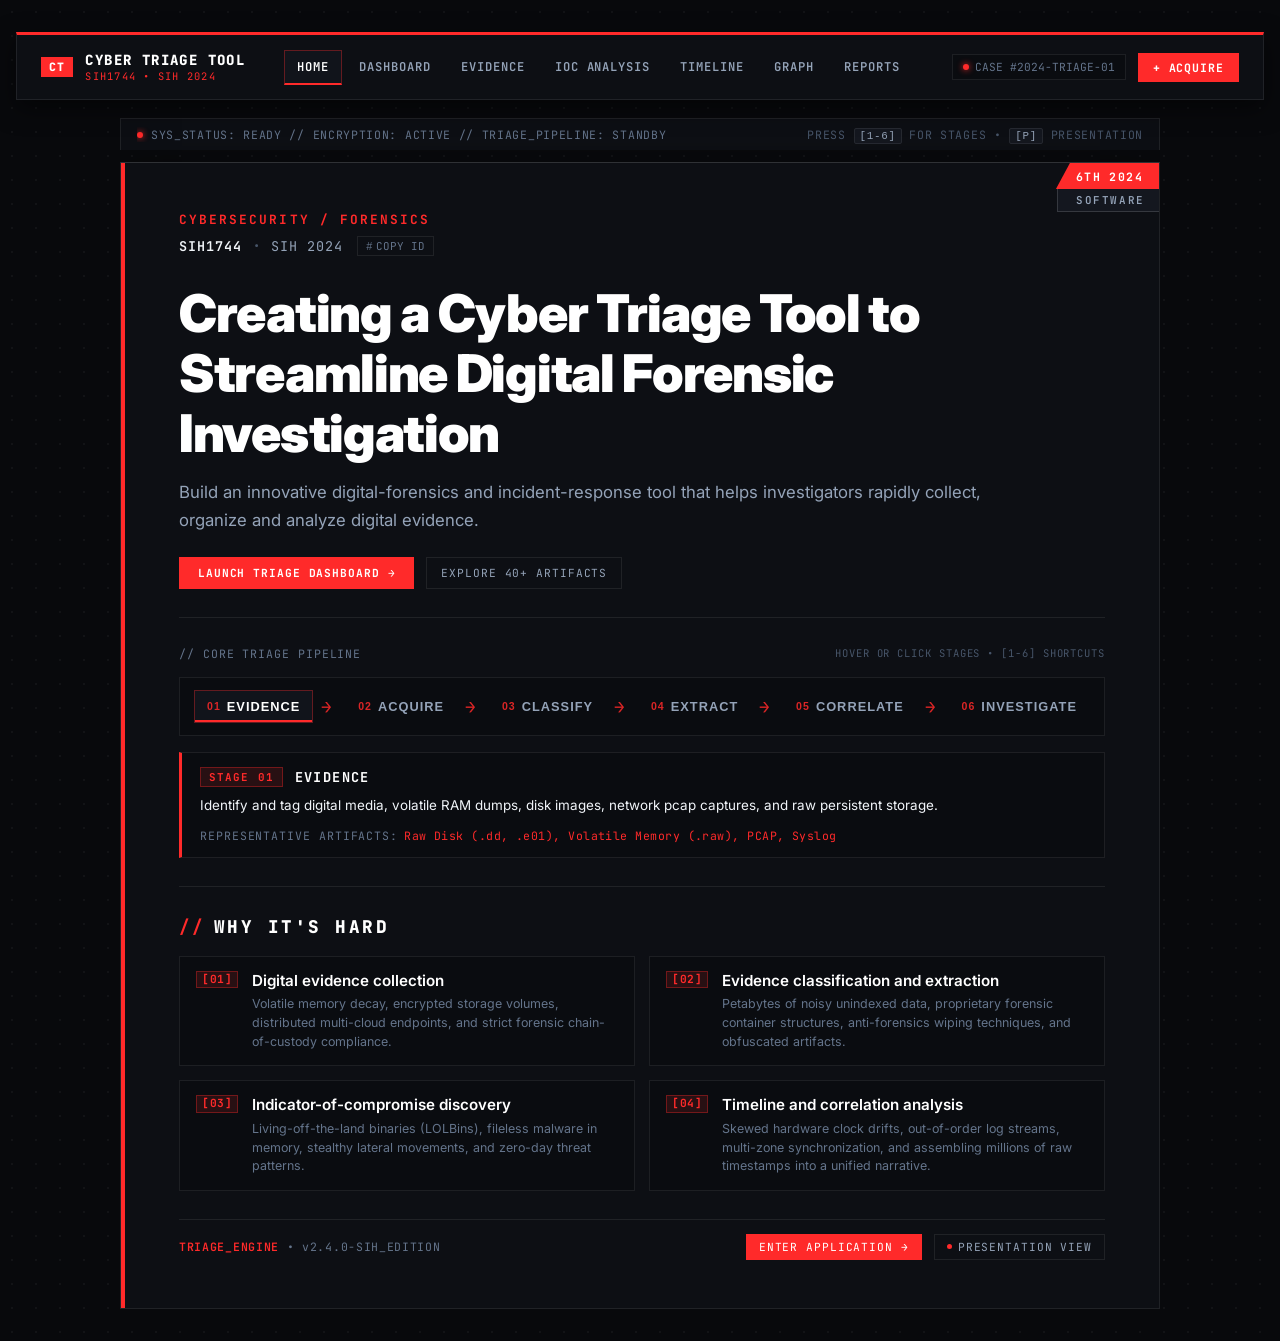
==== index.html @ 0ad09f66 "Add files via upload" ====
<!DOCTYPE html>
<html lang="en">
<head>
  <meta charset="UTF-8">
  <meta name="viewport" content="width=device-width, initial-scale=1.0">
  <meta name="description" content="Cyber Triage Tool - Streamline Digital Forensic Investigation | SIH1744 Smart India Hackathon 2024">
  <meta name="theme-color" content="#08090c">
  <title>Cyber Triage Tool | SIH1744 Digital Forensic Investigation</title>

  <!-- Preconnect to Google Fonts -->
  <link rel="preconnect" href="https://fonts.googleapis.com">
  <link rel="preconnect" href="https://fonts.gstatic.com" crossorigin>
  <link href="https://fonts.googleapis.com/css2?family=Inter:wght@400;500;600;700;800;900&family=JetBrains+Mono:wght@400;500;600;700&display=swap" rel="stylesheet">

  <link rel="stylesheet" href="css/style.css">
  <link rel="stylesheet" href="css/app.css">
</head>
<body>

  <!-- Global Application Navigation Bar -->
  <header class="app-header font-mono" role="banner">
    <div class="nav-wrapper">
      <a href="index.html" class="nav-brand" title="Cyber Triage Overview">
        <span class="brand-badge">CT</span>
        <div class="brand-text">
          <span class="brand-title">CYBER TRIAGE TOOL</span>
          <span class="brand-meta">SIH1744 &bull; SIH 2024</span>
        </div>
      </a>

      <button type="button" class="mobile-nav-toggle" id="mobileNavToggle" aria-label="Toggle navigation menu">&#9776;</button>

      <ul class="nav-links" id="navLinksContainer">
        <li><a href="index.html" class="nav-link active" aria-current="page">HOME</a></li>
        <li><a href="dashboard.html" class="nav-link">DASHBOARD</a></li>
        <li><a href="evidence.html" class="nav-link">EVIDENCE</a></li>
        <li><a href="ioc.html" class="nav-link">IOC ANALYSIS</a></li>
        <li><a href="timeline.html" class="nav-link">TIMELINE</a></li>
        <li><a href="graph.html" class="nav-link">GRAPH</a></li>
        <li><a href="reports.html" class="nav-link">REPORTS</a></li>
      </ul>

      <div class="nav-actions">
        <div class="case-indicator">
          <span class="case-pulse"></span>
          <span>CASE #2024-TRIAGE-01</span>
        </div>
        <button type="button" class="btn-acquire-quick font-mono" title="Acquire new forensic evidence file">
          <span>+ ACQUIRE</span>
        </button>
      </div>
    </div>
  </header>

  <div class="screen-wrapper" style="margin-top: 18px;">
    <!-- Top System Status / Terminal Ticker Bar -->
    <div class="top-bar" role="region" aria-label="System status ticker">
      <div class="terminal-status">
        <span class="status-indicator"></span>
        <span class="status-text font-mono">SYS_STATUS: READY // ENCRYPTION: ACTIVE // TRIAGE_PIPELINE: STANDBY</span>
      </div>
      <div class="keyboard-hint font-mono">
        <span>PRESS <kbd class="kbd-badge">[1-6]</kbd> FOR STAGES &bull; <kbd class="kbd-badge">[P]</kbd> PRESENTATION</span>
      </div>
    </div>

    <!-- Main Container Card (Reference Landing Hero) -->
    <main class="triage-card" id="triageCard" role="main" aria-label="Cyber Triage Problem Statement Presentation">
      
      <!-- Top-Right Badge / Ribbon -->
      <aside class="corner-badge" aria-label="Hackathon Edition and Track">
        <div class="badge-edition font-mono">6TH 2024</div>
        <div class="badge-track font-mono">SOFTWARE</div>
      </aside>

      <!-- Left Vertical Red Accent Line -->
      <div class="card-left-accent" aria-hidden="true"></div>

      <div class="card-inner">
        <!-- Meta / Category Header -->
        <section class="meta-section" aria-label="Project Meta Information">
          <div class="category-tag font-mono">CYBERSECURITY / FORENSICS</div>
          <div class="metadata-row font-mono">
            <span class="meta-id">SIH1744</span>
            <span class="meta-separator" aria-hidden="true">&bull;</span>
            <span class="meta-edition">SIH 2024</span>
            <button type="button" class="copy-id-btn" id="copyIdBtn" title="Copy Problem Statement ID: SIH1744" aria-label="Copy Problem Statement ID to clipboard">
              <span class="copy-icon" aria-hidden="true">#</span>
              <span class="copy-label font-mono">COPY ID</span>
            </button>
          </div>
        </section>

        <!-- Main Heading -->
        <section class="hero-section" aria-label="Problem Statement Title and Summary">
          <h1 class="main-heading">
            Creating a Cyber Triage Tool to<br class="heading-break">
            Streamline Digital Forensic<br class="heading-break">
            Investigation
          </h1>
          <p class="project-description">
            Build an innovative digital-forensics and incident-response tool that helps investigators rapidly collect, organize and analyze digital evidence.
          </p>

          <!-- Quick Launch Button to Dashboard -->
          <div style="display: flex; gap: 12px; align-items: center; margin-top: 6px; flex-wrap: wrap;">
            <a href="dashboard.html" class="action-btn font-mono" style="background: var(--color-accent-red); color: var(--text-white); border-color: var(--color-accent-red); text-decoration: none; padding: 8px 18px; font-weight: 700;">
              LAUNCH TRIAGE DASHBOARD &rarr;
            </a>
            <a href="evidence.html" class="action-btn font-mono" style="text-decoration: none; padding: 8px 14px;">
              EXPLORE 40+ ARTIFACTS
            </a>
          </div>
        </section>

        <!-- Subtle Horizontal Divider -->
        <hr class="subtle-divider" aria-hidden="true">

        <!-- Process Flow Section -->
        <section class="process-section" aria-label="Digital Forensics Pipeline Flow">
          <div class="process-header-meta font-mono">
            <span class="process-label">// CORE TRIAGE PIPELINE</span>
            <span class="process-guide">HOVER OR CLICK STAGES &bull; [1-6] SHORTCUTS</span>
          </div>

          <div class="process-bar font-mono" id="processBar" role="tablist" aria-label="Triage Pipeline Stages">
            <!-- Stage 1 -->
            <div class="process-node">
              <button type="button" class="process-step active" data-step="1" data-title="EVIDENCE" data-desc="Identify and tag digital media, volatile RAM dumps, disk images, network pcap captures, and raw persistent storage." data-artifacts="Raw Disk (.dd, .e01), Volatile Memory (.raw), PCAP, Syslog" role="tab" aria-selected="true" id="tab-step-1" aria-controls="processDetailPanel">
                <span class="step-num">01</span>
                <span class="step-text">EVIDENCE</span>
              </button>
              <span class="process-arrow" aria-hidden="true">&rarr;</span>
            </div>

            <!-- Stage 2 -->
            <div class="process-node">
              <button type="button" class="process-step" data-step="2" data-title="ACQUIRE" data-desc="Bit-stream forensic acquisition with hardware write-blockers and cryptographic SHA-256 / Blake3 hash verification ensuring strict chain of custody." data-artifacts="Cryptographic Hashes, Acquisition Logs, Write-blocked Media" role="tab" aria-selected="false" id="tab-step-2" aria-controls="processDetailPanel">
                <span class="step-num">02</span>
                <span class="step-text">ACQUIRE</span>
              </button>
              <span class="process-arrow" aria-hidden="true">&rarr;</span>
            </div>

            <!-- Stage 3 -->
            <div class="process-node">
              <button type="button" class="process-step" data-step="3" data-title="CLASSIFY" data-desc="Heuristic triage & file-signature carving to categorize artifacts by OS origin, severity priority, and evidence format." data-artifacts="File Signatures (MIME), Partition Tables, System Artifact Types" role="tab" aria-selected="false" id="tab-step-3" aria-controls="processDetailPanel">
                <span class="step-num">03</span>
                <span class="step-text">CLASSIFY</span>
              </button>
              <span class="process-arrow" aria-hidden="true">&rarr;</span>
            </div>

            <!-- Stage 4 -->
            <div class="process-node">
              <button type="button" class="process-step" data-step="4" data-title="EXTRACT" data-desc="Automated extraction of forensic targets: Windows Event Logs (EVTX), Registry hives, browser histories, Prefetch, and Shimcache." data-artifacts="EVTX Records, Amcache, LNK Files, MFT Entries, Shellbags" role="tab" aria-selected="false" id="tab-step-4" aria-controls="processDetailPanel">
                <span class="step-num">04</span>
                <span class="step-text">EXTRACT</span>
              </button>
              <span class="process-arrow" aria-hidden="true">&rarr;</span>
            </div>

            <!-- Stage 5 -->
            <div class="process-node">
              <button type="button" class="process-step" data-step="5" data-title="CORRELATE" data-desc="Cross-source timestamp normalization, super-timeline reconstruction, and automated indicator of compromise (IoC) mapping." data-artifacts="Unified Super-timeline, MITRE ATT&CK Matrix, IoC Feeds" role="tab" aria-selected="false" id="tab-step-5" aria-controls="processDetailPanel">
                <span class="step-num">05</span>
                <span class="step-text">CORRELATE</span>
              </button>
              <span class="process-arrow" aria-hidden="true">&rarr;</span>
            </div>

            <!-- Stage 6 -->
            <div class="process-node">
              <button type="button" class="process-step" data-step="6" data-title="INVESTIGATE" data-desc="Interactive root-cause hypothesis validation, anomaly scoring, forensic evidence graph, and court-admissible reporting." data-artifacts="Executive Triage Report, Threat Attribution, Timeline Graph" role="tab" aria-selected="false" id="tab-step-6" aria-controls="processDetailPanel">
                <span class="step-num">06</span>
                <span class="step-text">INVESTIGATE</span>
              </button>
            </div>
          </div>

          <!-- Interactive Process Detail Box -->
          <div class="process-detail-panel font-mono" id="processDetailPanel" role="tabpanel" aria-labelledby="tab-step-1" aria-live="polite">
            <div class="detail-header">
              <span class="detail-badge" id="detailStepBadge">STAGE 01</span>
              <span class="detail-title" id="detailTitle">EVIDENCE</span>
            </div>
            <p class="detail-desc" id="detailDesc">
              Identify and tag digital media, volatile RAM dumps, disk images, network pcap captures, and raw persistent storage.
            </p>
            <div class="detail-artifacts">
              <span class="detail-artifact-label">REPRESENTATIVE ARTIFACTS:</span>
              <span class="detail-artifact-content" id="detailArtifacts">Raw Disk (.dd, .e01), Volatile Memory (.raw), PCAP, Syslog</span>
            </div>
          </div>
        </section>

        <!-- Subtle Horizontal Divider -->
        <hr class="subtle-divider" aria-hidden="true">

        <!-- "WHY IT'S HARD" Section -->
        <section class="challenge-section" aria-labelledby="challengeHeading">
          <h2 class="section-heading font-mono" id="challengeHeading">
            <span class="heading-prefix">//</span> WHY IT'S HARD
          </h2>

          <ul class="challenge-list" role="list">
            <li class="challenge-item" tabindex="0">
              <span class="bullet-marker font-mono" aria-hidden="true">[01]</span>
              <div class="challenge-content">
                <span class="challenge-title">Digital evidence collection</span>
                <span class="challenge-subtext">Volatile memory decay, encrypted storage volumes, distributed multi-cloud endpoints, and strict forensic chain-of-custody compliance.</span>
              </div>
            </li>
            <li class="challenge-item" tabindex="0">
              <span class="bullet-marker font-mono" aria-hidden="true">[02]</span>
              <div class="challenge-content">
                <span class="challenge-title">Evidence classification and extraction</span>
                <span class="challenge-subtext">Petabytes of noisy unindexed data, proprietary forensic container structures, anti-forensics wiping techniques, and obfuscated artifacts.</span>
              </div>
            </li>
            <li class="challenge-item" tabindex="0">
              <span class="bullet-marker font-mono" aria-hidden="true">[03]</span>
              <div class="challenge-content">
                <span class="challenge-title">Indicator-of-compromise discovery</span>
                <span class="challenge-subtext">Living-off-the-land binaries (LOLBins), fileless malware in memory, stealthy lateral movements, and zero-day threat patterns.</span>
              </div>
            </li>
            <li class="challenge-item" tabindex="0">
              <span class="bullet-marker font-mono" aria-hidden="true">[04]</span>
              <div class="challenge-content">
                <span class="challenge-title">Timeline and correlation analysis</span>
                <span class="challenge-subtext">Skewed hardware clock drifts, out-of-order log streams, multi-zone synchronization, and assembling millions of raw timestamps into a unified narrative.</span>
              </div>
            </li>
          </ul>
        </section>

        <!-- Footer / Operational Details -->
        <footer class="card-footer font-mono">
          <div class="footer-left">
            <span class="footer-tag">TRIAGE_ENGINE</span> &bull; 
            <span class="footer-version">v2.4.0-SIH_EDITION</span>
          </div>
          <div class="footer-right">
            <a href="dashboard.html" class="action-btn" style="background: var(--color-accent-red); color: var(--text-white); border-color: var(--color-accent-red); text-decoration: none;">
              <span>ENTER APPLICATION &rarr;</span>
            </a>
            <button type="button" class="action-btn" id="presentationModeBtn" title="Toggle Fullscreen Presentation View">
              <span class="btn-indicator"></span>
              <span>PRESENTATION VIEW</span>
            </button>
          </div>
        </footer>

      </div>
    </main>

    <!-- Notification Toast for Copy/Actions -->
    <div class="toast-notification font-mono" id="toastNotification" role="status" aria-live="polite">
      COPIED TO CLIPBOARD
    </div>
  </div>

  <script src="js/data.js"></script>
  <script src="js/app.js"></script>
  <script src="js/script.js"></script>
</body>
</html>
---- css/style.css ----
/* ==========================================================================
   CYBER TRIAGE TOOL - SIH1744
   Aesthetic: Technical Cybersecurity / Forensic Investigation
   Colors: Near-black, High-contrast White, Signal Red Accent
   ========================================================================== */

/* --------------------------------------------------------------------------
   1. CSS Custom Properties / Design Tokens
   -------------------------------------------------------------------------- */
:root {
  /* Color Palette */
  --bg-page: #08090c;
  --bg-card: #0d0f14;
  --bg-card-secondary: #11141b;
  --bg-panel: #0a0c10;
  --bg-badge: #14171f;

  /* Accent Red */
  --color-accent-red: #ff2a2a;
  --color-accent-red-hover: #ff4747;
  --color-accent-red-dim: rgba(255, 42, 42, 0.12);
  --color-accent-red-border: rgba(255, 42, 42, 0.35);

  /* Typography Colors */
  --text-white: #ffffff;
  --text-primary: #f1f5f9;
  --text-secondary: #94a3b8;
  --text-muted: #64748b;
  --text-dark-muted: #475569;

  /* Borders & Dividers */
  --border-subtle: rgba(255, 255, 255, 0.08);
  --border-medium: rgba(255, 255, 255, 0.14);
  --border-light: rgba(255, 255, 255, 0.22);
  --border-accent: #ff2a2a;

  /* Typography Families */
  --font-sans: 'Inter', -apple-system, BlinkMacSystemFont, 'Segoe UI', Roboto, Helvetica, Arial, sans-serif;
  --font-mono: 'JetBrains Mono', 'SF Mono', Consolas, 'Courier New', Courier, monospace;

  /* Layout & Sizing */
  --card-max-width: 1040px;
  --container-padding-desktop: 48px 54px;
  --container-padding-tablet: 36px 28px;
  --container-padding-mobile: 24px 16px;

  /* Transitions */
  --transition-fast: 0.15s ease;
  --transition-smooth: 0.25s ease;
}

/* --------------------------------------------------------------------------
   2. Reset & Base Styles
   -------------------------------------------------------------------------- */
*, *::before, *::after {
  box-sizing: border-box;
  margin: 0;
  padding: 0;
}

html {
  font-size: 16px;
  scroll-behavior: smooth;
  background-color: var(--bg-page);
  color: var(--text-primary);
  -webkit-font-smoothing: antialiased;
  -moz-osx-font-smoothing: grayscale;
  overflow-x: hidden;
  width: 100%;
}

body {
  font-family: var(--font-sans);
  background-color: var(--bg-page);
  /* Tactical subtle forensic grid */
  background-image: 
    radial-gradient(circle, rgba(255, 255, 255, 0.04) 1px, transparent 1px);
  background-size: 24px 24px;
  min-height: 100vh;
  width: 100%;
  max-width: 100vw;
  display: flex;
  flex-direction: column;
  align-items: center;
  justify-content: center;
  padding: 32px 16px;
  overflow-x: hidden;
}

/* Utility font class */
.font-mono {
  font-family: var(--font-mono);
}

/* --------------------------------------------------------------------------
   3. Screen Wrapper & Top Bar
   -------------------------------------------------------------------------- */
.screen-wrapper {
  width: 100%;
  max-width: var(--card-max-width);
  min-width: 0;
  display: flex;
  flex-direction: column;
  gap: 12px;
  position: relative;
  overflow: hidden;
}

/* Top Mini Terminal Status Bar */
.top-bar {
  display: flex;
  justify-content: space-between;
  align-items: center;
  padding: 8px 16px;
  background: var(--bg-card);
  border: 1px solid var(--border-subtle);
  border-bottom: none;
  font-size: 0.72rem;
  letter-spacing: 0.06em;
  color: var(--text-muted);
  width: 100%;
  min-width: 0;
  overflow: hidden;
}

.terminal-status {
  display: flex;
  align-items: center;
  gap: 8px;
  min-width: 0;
  flex: 1;
  overflow: hidden;
}

.status-indicator {
  width: 6px;
  height: 6px;
  background-color: var(--color-accent-red);
  border-radius: 50%;
  box-shadow: 0 0 6px var(--color-accent-red);
  animation: pulse-indicator 2s infinite ease-in-out;
  flex-shrink: 0;
}

@keyframes pulse-indicator {
  0%, 100% { opacity: 1; }
  50% { opacity: 0.35; }
}

.status-text {
  min-width: 0;
  overflow: hidden;
  text-overflow: ellipsis;
  white-space: nowrap;
}

.keyboard-hint {
  color: var(--text-dark-muted);
  display: flex;
  align-items: center;
  gap: 4px;
  flex-shrink: 0;
}

.kbd-badge {
  color: var(--text-secondary);
  background: var(--bg-badge);
  padding: 1px 5px;
  border: 1px solid var(--border-subtle);
  border-radius: 2px;
  font-size: 0.68rem;
}

/* --------------------------------------------------------------------------
   4. Main Triage Card Container
   -------------------------------------------------------------------------- */
.triage-card {
  position: relative;
  background-color: var(--bg-card);
  border: 1px solid var(--border-subtle);
  border-top: 1px solid var(--border-medium);
  box-shadow: 0 16px 40px rgba(0, 0, 0, 0.6);
  width: 100%;
  max-width: 100%;
  min-width: 0;
  display: flex;
  overflow: hidden;
}

/* Red Left Vertical Accent Line */
.card-left-accent {
  width: 4px;
  flex-shrink: 0;
  background-color: var(--color-accent-red);
  align-self: stretch;
}

/* Inner Card Layout */
.card-inner {
  flex: 1;
  padding: var(--container-padding-desktop);
  display: flex;
  flex-direction: column;
  gap: 28px;
  position: relative;
  min-width: 0;
  overflow: hidden;
}

/* --------------------------------------------------------------------------
   5. Top-Right Corner Badge / Ribbon
   -------------------------------------------------------------------------- */
.corner-badge {
  position: absolute;
  top: 0;
  right: 0;
  z-index: 10;
  display: flex;
  flex-direction: column;
  align-items: flex-end;
}

.badge-edition {
  background-color: var(--color-accent-red);
  color: var(--text-white);
  font-size: 0.72rem;
  font-weight: 700;
  letter-spacing: 0.12em;
  padding: 6px 16px 5px 20px;
  clip-path: polygon(14px 0, 100% 0, 100% 100%, 0 100%);
  text-transform: uppercase;
}

.badge-track {
  background-color: var(--bg-badge);
  color: var(--text-secondary);
  font-size: 0.68rem;
  font-weight: 600;
  letter-spacing: 0.15em;
  padding: 4px 14px 4px 18px;
  border-left: 1px solid var(--border-medium);
  border-bottom: 1px solid var(--border-medium);
  text-transform: uppercase;
}

/* --------------------------------------------------------------------------
   6. Meta Section
   -------------------------------------------------------------------------- */
.meta-section {
  display: flex;
  flex-direction: column;
  gap: 8px;
  padding-right: 110px; /* Space for corner badge */
  min-width: 0;
}

.category-tag {
  color: var(--color-accent-red);
  font-size: 0.8rem;
  font-weight: 700;
  letter-spacing: 0.16em;
  text-transform: uppercase;
}

.metadata-row {
  display: flex;
  align-items: center;
  gap: 10px;
  font-size: 0.84rem;
  color: var(--text-secondary);
  letter-spacing: 0.08em;
  flex-wrap: wrap;
}

.meta-id {
  color: var(--text-primary);
  font-weight: 600;
}

.meta-separator {
  color: var(--text-dark-muted);
  font-size: 0.75rem;
}

.meta-edition {
  color: var(--text-secondary);
}

.copy-id-btn {
  background: transparent;
  border: 1px solid var(--border-subtle);
  color: var(--text-muted);
  padding: 2px 8px;
  font-size: 0.68rem;
  cursor: pointer;
  display: inline-flex;
  align-items: center;
  gap: 4px;
  transition: all var(--transition-fast);
  margin-left: 4px;
}

.copy-id-btn:hover,
.copy-id-btn:focus-visible {
  color: var(--text-white);
  border-color: var(--color-accent-red);
  background: var(--color-accent-red-dim);
  outline: none;
}

/* --------------------------------------------------------------------------
   7. Hero Headline & Description
   -------------------------------------------------------------------------- */
.hero-section {
  display: flex;
  flex-direction: column;
  gap: 16px;
  min-width: 0;
}

.main-heading {
  font-size: clamp(1.75rem, 4.3vw, 3.25rem);
  font-weight: 900;
  line-height: 1.15;
  letter-spacing: -0.025em;
  color: var(--text-white);
  text-transform: none;
  word-break: break-word;
  overflow-wrap: break-word;
}

.heading-break {
  display: inline;
}

.project-description {
  font-size: 1.05rem;
  line-height: 1.65;
  color: var(--text-secondary);
  max-width: 840px;
  font-weight: 400;
  word-break: break-word;
  overflow-wrap: break-word;
}

/* --------------------------------------------------------------------------
   8. Subtle Horizontal Divider
   -------------------------------------------------------------------------- */
.subtle-divider {
  border: none;
  border-top: 1px solid var(--border-subtle);
  width: 100%;
  margin: 0;
}

/* --------------------------------------------------------------------------
   9. Process Bar (Core Triage Pipeline)
   -------------------------------------------------------------------------- */
.process-section {
  display: flex;
  flex-direction: column;
  gap: 16px;
  min-width: 0;
}

.process-header-meta {
  display: flex;
  justify-content: space-between;
  align-items: center;
  font-size: 0.72rem;
  color: var(--text-muted);
  letter-spacing: 0.08em;
  flex-wrap: wrap;
  gap: 6px;
}

.process-guide {
  color: var(--text-dark-muted);
  font-size: 0.66rem;
}

/* Process Bar Container */
.process-bar {
  display: flex;
  align-items: center;
  justify-content: space-between;
  flex-wrap: wrap;
  gap: 6px 10px;
  padding: 12px 14px;
  background: var(--bg-panel);
  border: 1px solid var(--border-subtle);
  min-width: 0;
}

.process-node {
  display: inline-flex;
  align-items: center;
  gap: 8px;
  min-width: 0;
}

.process-step {
  background: transparent;
  border: 1px solid transparent;
  color: var(--text-secondary);
  font-size: 0.8rem;
  font-weight: 600;
  letter-spacing: 0.08em;
  padding: 8px 12px;
  cursor: pointer;
  display: inline-flex;
  align-items: center;
  gap: 6px;
  transition: all var(--transition-fast);
  position: relative;
  text-transform: uppercase;
  min-width: 0;
}

.process-step .step-num {
  color: var(--color-accent-red);
  font-size: 0.66rem;
  font-weight: 700;
  opacity: 0.85;
}

.process-step:hover,
.process-step:focus-visible {
  color: var(--text-white);
  border-color: var(--color-accent-red);
  background: var(--color-accent-red-dim);
  outline: none;
}

.process-step.active {
  color: var(--text-white);
  background: var(--bg-card-secondary);
  border-color: var(--color-accent-red-border);
  box-shadow: inset 0 -2px 0 var(--color-accent-red);
}

.process-arrow {
  color: var(--color-accent-red);
  font-size: 1.1rem;
  user-select: none;
  opacity: 0.85;
  font-weight: 700;
  line-height: 1;
}

/* Interactive Process Detail Panel */
.process-detail-panel {
  background: var(--bg-panel);
  border: 1px solid var(--border-subtle);
  border-left: 3px solid var(--color-accent-red);
  padding: 14px 18px;
  display: flex;
  flex-direction: column;
  gap: 8px;
  transition: border-color var(--transition-fast);
  min-width: 0;
}

.detail-header {
  display: flex;
  align-items: center;
  gap: 12px;
}

.detail-badge {
  font-size: 0.68rem;
  font-weight: 700;
  color: var(--color-accent-red);
  background: var(--color-accent-red-dim);
  padding: 2px 8px;
  border: 1px solid var(--color-accent-red-border);
  letter-spacing: 0.1em;
}

.detail-title {
  font-size: 0.85rem;
  font-weight: 700;
  color: var(--text-white);
  letter-spacing: 0.1em;
}

.detail-desc {
  font-size: 0.84rem;
  line-height: 1.55;
  color: var(--text-primary);
  font-family: var(--font-sans);
  word-break: break-word;
  overflow-wrap: break-word;
}

.detail-artifacts {
  font-size: 0.72rem;
  display: flex;
  flex-wrap: wrap;
  gap: 6px;
  margin-top: 4px;
}

.detail-artifact-label {
  color: var(--text-muted);
  letter-spacing: 0.08em;
}

.detail-artifact-content {
  color: var(--color-accent-red);
  letter-spacing: 0.04em;
  word-break: break-word;
  overflow-wrap: break-word;
}

/* --------------------------------------------------------------------------
   10. "WHY IT'S HARD" Challenge Section
   -------------------------------------------------------------------------- */
.challenge-section {
  display: flex;
  flex-direction: column;
  gap: 18px;
  min-width: 0;
}

.section-heading {
  font-size: 1.1rem;
  font-weight: 800;
  letter-spacing: 0.14em;
  color: var(--text-white);
  text-transform: uppercase;
  display: flex;
  align-items: center;
  gap: 8px;
}

.heading-prefix {
  color: var(--color-accent-red);
  font-weight: 700;
}

.challenge-list {
  list-style: none;
  display: grid;
  grid-template-columns: repeat(2, 1fr);
  gap: 14px;
  min-width: 0;
}

.challenge-item {
  display: flex;
  align-items: flex-start;
  gap: 14px;
  padding: 14px 16px;
  background: var(--bg-panel);
  border: 1px solid var(--border-subtle);
  transition: all var(--transition-fast);
  cursor: default;
  min-width: 0;
}

.challenge-item:hover,
.challenge-item:focus-visible {
  border-color: var(--border-light);
  background: var(--bg-card-secondary);
  outline: none;
}

.challenge-item:hover .bullet-marker {
  color: var(--text-white);
  border-color: var(--color-accent-red);
  background: var(--color-accent-red);
}

.bullet-marker {
  color: var(--color-accent-red);
  font-size: 0.7rem;
  font-weight: 700;
  letter-spacing: 0.05em;
  padding: 2px 5px;
  background: var(--color-accent-red-dim);
  border: 1px solid var(--color-accent-red-border);
  flex-shrink: 0;
  transition: all var(--transition-fast);
  line-height: 1;
}

.challenge-content {
  display: flex;
  flex-direction: column;
  gap: 4px;
  min-width: 0;
}

.challenge-title {
  font-size: 0.95rem;
  font-weight: 600;
  color: var(--text-white);
  line-height: 1.35;
  word-break: break-word;
  overflow-wrap: break-word;
}

.challenge-subtext {
  font-size: 0.78rem;
  line-height: 1.5;
  color: var(--text-muted);
  word-break: break-word;
  overflow-wrap: break-word;
}

/* --------------------------------------------------------------------------
   11. Footer / Action Controls
   -------------------------------------------------------------------------- */
.card-footer {
  display: flex;
  justify-content: space-between;
  align-items: center;
  padding-top: 14px;
  border-top: 1px solid var(--border-subtle);
  font-size: 0.72rem;
  color: var(--text-muted);
  min-width: 0;
}

.footer-left {
  letter-spacing: 0.06em;
}

.footer-tag {
  color: var(--color-accent-red);
  font-weight: 600;
}

.footer-right {
  display: flex;
  align-items: center;
  gap: 12px;
}

.action-btn {
  background: transparent;
  border: 1px solid var(--border-subtle);
  color: var(--text-secondary);
  font-family: var(--font-mono);
  font-size: 0.7rem;
  letter-spacing: 0.08em;
  padding: 5px 12px;
  cursor: pointer;
  display: inline-flex;
  align-items: center;
  gap: 6px;
  transition: all var(--transition-fast);
}

.action-btn .btn-indicator {
  width: 5px;
  height: 5px;
  background: var(--color-accent-red);
  border-radius: 50%;
}

.action-btn:hover,
.action-btn:focus-visible {
  color: var(--text-white);
  border-color: var(--color-accent-red);
  background: var(--color-accent-red-dim);
  outline: none;
}

/* --------------------------------------------------------------------------
   12. Notification Toast
   -------------------------------------------------------------------------- */
.toast-notification {
  position: fixed;
  bottom: 24px;
  right: 24px;
  background: var(--bg-card);
  color: var(--text-white);
  border: 1px solid var(--color-accent-red);
  border-left: 4px solid var(--color-accent-red);
  padding: 10px 18px;
  font-size: 0.75rem;
  letter-spacing: 0.1em;
  box-shadow: 0 8px 24px rgba(0, 0, 0, 0.8);
  opacity: 0;
  transform: translateY(12px);
  pointer-events: none;
  transition: opacity 0.2s ease, transform 0.2s ease;
  z-index: 1000;
}

.toast-notification.show {
  opacity: 1;
  transform: translateY(0);
}

/* --------------------------------------------------------------------------
   13. Fullscreen Presentation Mode Modifier
   -------------------------------------------------------------------------- */
body.presentation-mode {
  padding: 0;
  justify-content: center;
  background-color: #000000;
}

body.presentation-mode .top-bar {
  display: none;
}

body.presentation-mode .screen-wrapper {
  max-width: 100vw;
  height: 100vh;
  justify-content: center;
  align-items: center;
  padding: 24px;
}

body.presentation-mode .triage-card {
  max-width: 1200px;
  border-color: rgba(255, 255, 255, 0.12);
}

/* --------------------------------------------------------------------------
   14. Responsive Layout Queries
   -------------------------------------------------------------------------- */

/* Laptop / Small Desktop (max 1024px) */
@media screen and (max-width: 1024px) {
  .card-inner {
    padding: var(--container-padding-tablet);
    gap: 24px;
  }
}

/* Tablet (max 768px) */
@media screen and (max-width: 768px) {
  body {
    padding: 16px 8px;
  }

  .card-inner {
    padding: var(--container-padding-tablet);
    gap: 20px;
  }

  .top-bar {
    padding: 6px 12px;
  }

  .main-heading {
    font-size: clamp(1.65rem, 5vw, 2.2rem);
    line-height: 1.18;
  }

  .heading-break {
    display: inline;
  }

  .challenge-list {
    grid-template-columns: 1fr;
  }

  .process-bar {
    gap: 6px;
    padding: 10px;
  }

  .process-node {
    gap: 6px;
  }

  .process-step {
    padding: 6px 10px;
    font-size: 0.75rem;
  }

  .process-arrow {
    font-size: 0.95rem;
  }
}

/* Mobile & Small Screens (max 580px) */
@media screen and (max-width: 580px) {
  body {
    padding: 8px 6px;
  }

  .screen-wrapper {
    gap: 6px;
    width: 100%;
  }

  .card-left-accent {
    width: 3px;
  }

  .card-inner {
    padding: var(--container-padding-mobile);
    gap: 16px;
  }

  /* Responsive Top Bar: clean single line truncation */
  .top-bar {
    padding: 5px 8px;
    gap: 4px;
  }

  .status-text {
    font-size: 0.6rem;
  }

  .keyboard-hint {
    display: none; /* Hide keyboard shortcut text on mobile */
  }

  /* Corner Badge on Mobile */
  .corner-badge .badge-edition {
    font-size: 0.58rem;
    padding: 4px 8px 3px 12px;
  }

  .corner-badge .badge-track {
    font-size: 0.52rem;
    padding: 2px 6px;
  }

  .meta-section {
    padding-right: 70px;
    gap: 4px;
  }

  .category-tag {
    font-size: 0.68rem;
    letter-spacing: 0.12em;
  }

  .metadata-row {
    font-size: 0.7rem;
    gap: 6px;
  }

  .copy-id-btn {
    padding: 1px 5px;
    font-size: 0.6rem;
  }

  /* Main Headline Mobile */
  .main-heading {
    font-size: 1.38rem;
    line-height: 1.22;
    letter-spacing: -0.02em;
  }

  .heading-break {
    display: none; /* Natural wrapping on mobile */
  }

  .project-description {
    font-size: 0.85rem;
    line-height: 1.5;
  }

  /* Process Bar in clean 2-column grid */
  .process-header-meta {
    flex-direction: column;
    align-items: flex-start;
    gap: 2px;
  }

  .process-bar {
    display: grid;
    grid-template-columns: 1fr 1fr;
    gap: 6px;
    padding: 8px 6px;
  }

  .process-node {
    display: block;
    width: 100%;
  }

  .process-node .process-arrow {
    display: none;
  }

  .process-step {
    width: 100%;
    justify-content: flex-start;
    padding: 6px 6px;
    font-size: 0.68rem;
    gap: 4px;
  }

  .process-detail-panel {
    padding: 10px 12px;
    gap: 6px;
  }

  .detail-badge {
    font-size: 0.62rem;
  }

  .detail-title {
    font-size: 0.78rem;
  }

  .detail-desc {
    font-size: 0.78rem;
  }

  .detail-artifacts {
    font-size: 0.66rem;
  }

  /* Challenges Section */
  .section-heading {
    font-size: 0.95rem;
  }

  .challenge-item {
    padding: 10px 12px;
    gap: 10px;
  }

  .challenge-title {
    font-size: 0.86rem;
  }

  .challenge-subtext {
    font-size: 0.74rem;
  }

  /* Card Footer Mobile */
  .card-footer {
    flex-direction: column;
    align-items: flex-start;
    gap: 10px;
    font-size: 0.68rem;
  }

  .action-btn {
    width: 100%;
    justify-content: center;
  }
}
---- css/app.css ----
/* ==========================================================================
   CYBER TRIAGE TOOL - SIH1744
   Application Stylesheet (Dashboard, Evidence, IOCs, Timeline, Graph, Reports)
   Inherits design tokens and base styles from css/style.css
   ========================================================================== */

/* --------------------------------------------------------------------------
   1. Shared Application Layout
   -------------------------------------------------------------------------- */
.app-container {
  width: 100%;
  max-width: 1400px;
  margin: 0 auto;
  padding: 0 24px 48px;
  display: flex;
  flex-direction: column;
  gap: 24px;
  min-width: 0;
}

/* --------------------------------------------------------------------------
   2. Global Application Header & Navigation Bar
   -------------------------------------------------------------------------- */
.app-header {
  width: 100%;
  background: var(--bg-card);
  border: 1px solid var(--border-subtle);
  border-top: 3px solid var(--color-accent-red);
  position: sticky;
  top: 0;
  z-index: 500;
  box-shadow: 0 8px 24px rgba(0, 0, 0, 0.5);
}

.nav-wrapper {
  max-width: 1400px;
  margin: 0 auto;
  padding: 0 24px;
  height: 64px;
  display: flex;
  align-items: center;
  justify-content: space-between;
  gap: 16px;
}

/* Brand / Logo */
.nav-brand {
  display: flex;
  align-items: center;
  gap: 12px;
  text-decoration: none;
  color: var(--text-white);
  flex-shrink: 0;
}

.brand-badge {
  background: var(--color-accent-red);
  color: var(--text-white);
  font-size: 0.72rem;
  font-weight: 800;
  padding: 4px 8px;
  letter-spacing: 0.1em;
  line-height: 1;
}

.brand-text {
  display: flex;
  flex-direction: column;
}

.brand-title {
  font-size: 0.88rem;
  font-weight: 800;
  letter-spacing: 0.1em;
  color: var(--text-white);
}

.brand-meta {
  font-size: 0.65rem;
  color: var(--color-accent-red);
  letter-spacing: 0.12em;
}

/* Nav Links List */
.nav-links {
  display: flex;
  align-items: center;
  list-style: none;
  gap: 4px;
  margin: 0;
  padding: 0;
}

.nav-link {
  color: var(--text-secondary);
  text-decoration: none;
  font-size: 0.76rem;
  font-weight: 600;
  letter-spacing: 0.08em;
  padding: 8px 12px;
  border: 1px solid transparent;
  transition: all var(--transition-fast);
  display: inline-flex;
  align-items: center;
  gap: 6px;
  text-transform: uppercase;
}

.nav-link:hover,
.nav-link:focus-visible {
  color: var(--text-white);
  background: var(--color-accent-red-dim);
  border-color: var(--color-accent-red-border);
  outline: none;
}

.nav-link.active {
  color: var(--text-white);
  background: var(--bg-card-secondary);
  border-color: var(--color-accent-red-border);
  border-bottom: 2px solid var(--color-accent-red);
}

/* Nav Right Actions */
.nav-actions {
  display: flex;
  align-items: center;
  gap: 12px;
  flex-shrink: 0;
}

.case-indicator {
  font-size: 0.7rem;
  color: var(--text-muted);
  display: flex;
  align-items: center;
  gap: 6px;
  background: var(--bg-panel);
  padding: 5px 10px;
  border: 1px solid var(--border-subtle);
}

.case-pulse {
  width: 6px;
  height: 6px;
  border-radius: 50%;
  background: var(--color-accent-red);
  box-shadow: 0 0 6px var(--color-accent-red);
  animation: pulse-indicator 2s infinite;
}

.btn-acquire-quick {
  background: var(--color-accent-red);
  color: var(--text-white);
  border: 1px solid var(--color-accent-red);
  padding: 6px 14px;
  font-size: 0.72rem;
  font-weight: 700;
  letter-spacing: 0.08em;
  cursor: pointer;
  display: inline-flex;
  align-items: center;
  gap: 6px;
  transition: all var(--transition-fast);
  text-transform: uppercase;
}

.btn-acquire-quick:hover {
  background: var(--color-accent-red-hover);
  box-shadow: 0 0 10px rgba(255, 42, 42, 0.4);
}

/* Mobile Nav Toggle */
.mobile-nav-toggle {
  display: none;
  background: transparent;
  border: 1px solid var(--border-subtle);
  color: var(--text-white);
  padding: 6px 10px;
  font-size: 1rem;
  cursor: pointer;
}

/* --------------------------------------------------------------------------
   3. Page Header / Breadcrumb Component
   -------------------------------------------------------------------------- */
.page-header {
  display: flex;
  justify-content: space-between;
  align-items: flex-start;
  padding-bottom: 18px;
  border-bottom: 1px solid var(--border-subtle);
  gap: 16px;
  flex-wrap: wrap;
}

.header-left {
  display: flex;
  flex-direction: column;
  gap: 6px;
}

.page-category {
  color: var(--color-accent-red);
  font-size: 0.75rem;
  font-weight: 700;
  letter-spacing: 0.16em;
  text-transform: uppercase;
}

.page-title {
  font-size: clamp(1.6rem, 3.2vw, 2.2rem);
  font-weight: 900;
  color: var(--text-white);
  letter-spacing: -0.02em;
}

.page-subtitle {
  font-size: 0.92rem;
  color: var(--text-secondary);
  max-width: 780px;
  line-height: 1.5;
}

.header-right {
  display: flex;
  align-items: center;
  gap: 10px;
  flex-wrap: wrap;
}

/* --------------------------------------------------------------------------
   4. Metric Summary Cards
   -------------------------------------------------------------------------- */
.metrics-grid {
  display: grid;
  grid-template-columns: repeat(4, 1fr);
  gap: 16px;
}

.metric-card {
  background: var(--bg-card);
  border: 1px solid var(--border-subtle);
  border-left: 3px solid var(--border-subtle);
  padding: 18px 20px;
  display: flex;
  flex-direction: column;
  gap: 10px;
  position: relative;
  transition: all var(--transition-fast);
}

.metric-card:hover {
  border-color: var(--border-medium);
  background: var(--bg-card-secondary);
}

.metric-card.accent-red {
  border-left-color: var(--color-accent-red);
}

.metric-card.accent-orange {
  border-left-color: #ff6b35;
}

.metric-card.accent-amber {
  border-left-color: #f59e0b;
}

.metric-card.accent-cyan {
  border-left-color: #06b6d4;
}

.metric-header {
  display: flex;
  justify-content: space-between;
  align-items: center;
  font-size: 0.72rem;
  color: var(--text-muted);
  letter-spacing: 0.1em;
}

.metric-icon {
  font-size: 0.85rem;
  opacity: 0.7;
}

.metric-value {
  font-size: 2.2rem;
  font-weight: 900;
  color: var(--text-white);
  line-height: 1;
}

.metric-card.accent-red .metric-value {
  color: var(--color-accent-red);
}

.metric-footer {
  font-size: 0.72rem;
  color: var(--text-secondary);
}

/* --------------------------------------------------------------------------
   5. Technical Badges & Severity Indicators
   -------------------------------------------------------------------------- */
.badge {
  display: inline-flex;
  align-items: center;
  padding: 3px 8px;
  font-size: 0.68rem;
  font-weight: 700;
  letter-spacing: 0.08em;
  line-height: 1;
  text-transform: uppercase;
  border-radius: 2px;
}

.badge-critical {
  background: rgba(255, 42, 42, 0.18);
  color: #ff3333;
  border: 1px solid rgba(255, 42, 42, 0.5);
  box-shadow: 0 0 6px rgba(255, 42, 42, 0.25);
}

.badge-high {
  background: rgba(255, 107, 53, 0.15);
  color: #ff6b35;
  border: 1px solid rgba(255, 107, 53, 0.4);
}

.badge-medium {
  background: rgba(245, 158, 11, 0.15);
  color: #f59e0b;
  border: 1px solid rgba(245, 158, 11, 0.4);
}

.badge-low {
  background: rgba(16, 185, 129, 0.12);
  color: #10b981;
  border: 1px solid rgba(16, 185, 129, 0.35);
}

.badge-type {
  background: var(--bg-panel);
  color: var(--text-secondary);
  border: 1px solid var(--border-subtle);
}

.badge-mitre {
  background: rgba(147, 51, 234, 0.15);
  color: #c084fc;
  border: 1px solid rgba(147, 51, 234, 0.35);
}

/* --------------------------------------------------------------------------
   6. Data Tables (Evidence & IOCs)
   -------------------------------------------------------------------------- */
.data-panel {
  background: var(--bg-card);
  border: 1px solid var(--border-subtle);
  display: flex;
  flex-direction: column;
  overflow: hidden;
}

.panel-toolbar {
  display: flex;
  justify-content: space-between;
  align-items: center;
  padding: 14px 18px;
  background: var(--bg-panel);
  border-bottom: 1px solid var(--border-subtle);
  gap: 12px;
  flex-wrap: wrap;
}

.toolbar-search {
  display: flex;
  align-items: center;
  background: var(--bg-card);
  border: 1px solid var(--border-subtle);
  padding: 6px 12px;
  min-width: 260px;
  flex: 1;
  max-width: 420px;
}

.search-input {
  background: transparent;
  border: none;
  color: var(--text-white);
  font-family: var(--font-mono);
  font-size: 0.78rem;
  width: 100%;
  outline: none;
}

.search-input::placeholder {
  color: var(--text-muted);
}

.toolbar-filters {
  display: flex;
  align-items: center;
  gap: 10px;
  flex-wrap: wrap;
}

.custom-select {
  background: var(--bg-card);
  border: 1px solid var(--border-subtle);
  color: var(--text-secondary);
  font-family: var(--font-mono);
  font-size: 0.72rem;
  padding: 6px 10px;
  outline: none;
  cursor: pointer;
  transition: border-color var(--transition-fast);
}

.custom-select:hover,
.custom-select:focus {
  border-color: var(--color-accent-red);
  color: var(--text-white);
}

.table-responsive {
  width: 100%;
  overflow-x: auto;
  -webkit-overflow-scrolling: touch;
}

.triage-table {
  width: 100%;
  border-collapse: collapse;
  font-size: 0.78rem;
  text-align: left;
}

.triage-table th {
  background: var(--bg-panel);
  color: var(--text-muted);
  font-family: var(--font-mono);
  font-size: 0.7rem;
  letter-spacing: 0.08em;
  padding: 12px 14px;
  border-bottom: 1px solid var(--border-subtle);
  font-weight: 700;
  text-transform: uppercase;
  white-space: nowrap;
  user-select: none;
}

.triage-table th.sortable {
  cursor: pointer;
  transition: color var(--transition-fast);
}

.triage-table th.sortable:hover {
  color: var(--text-white);
}

.triage-table td {
  padding: 12px 14px;
  border-bottom: 1px solid var(--border-subtle);
  color: var(--text-primary);
  vertical-align: middle;
}

.triage-table tbody tr {
  transition: background var(--transition-fast);
  cursor: pointer;
}

.triage-table tbody tr:hover {
  background: var(--bg-card-secondary);
}

.table-action-btn {
  background: transparent;
  border: 1px solid var(--border-subtle);
  color: var(--text-secondary);
  font-family: var(--font-mono);
  font-size: 0.68rem;
  padding: 4px 8px;
  cursor: pointer;
  transition: all var(--transition-fast);
}

.table-action-btn:hover {
  color: var(--text-white);
  border-color: var(--color-accent-red);
  background: var(--color-accent-red-dim);
}

.panel-footer {
  display: flex;
  justify-content: space-between;
  align-items: center;
  padding: 10px 18px;
  background: var(--bg-panel);
  border-top: 1px solid var(--border-subtle);
  font-size: 0.72rem;
  color: var(--text-muted);
  flex-wrap: wrap;
  gap: 8px;
}

/* --------------------------------------------------------------------------
   7. Modals (Detail & Acquisition)
   -------------------------------------------------------------------------- */
.modal-overlay {
  position: fixed;
  top: 0;
  left: 0;
  width: 100vw;
  height: 100vh;
  background: rgba(0, 0, 0, 0.82);
  display: flex;
  align-items: center;
  justify-content: center;
  padding: 20px;
  z-index: 1000;
  backdrop-filter: blur(4px);
  opacity: 0;
  pointer-events: none;
  transition: opacity 0.2s ease;
}

.modal-overlay.open {
  opacity: 1;
  pointer-events: auto;
}

.modal-box {
  background: var(--bg-card);
  border: 1px solid var(--border-medium);
  border-top: 3px solid var(--color-accent-red);
  width: 100%;
  max-width: 760px;
  max-height: 90vh;
  display: flex;
  flex-direction: column;
  box-shadow: 0 20px 60px rgba(0, 0, 0, 0.8);
  overflow: hidden;
  transform: translateY(16px);
  transition: transform 0.2s ease;
}

.modal-overlay.open .modal-box {
  transform: translateY(0);
}

.modal-header {
  display: flex;
  justify-content: space-between;
  align-items: center;
  padding: 16px 20px;
  background: var(--bg-panel);
  border-bottom: 1px solid var(--border-subtle);
}

.modal-title {
  font-size: 1rem;
  font-weight: 800;
  color: var(--text-white);
  display: flex;
  align-items: center;
  gap: 10px;
}

.modal-close-btn {
  background: transparent;
  border: 1px solid var(--border-subtle);
  color: var(--text-muted);
  padding: 4px 8px;
  font-size: 0.8rem;
  cursor: pointer;
  transition: all var(--transition-fast);
}

.modal-close-btn:hover {
  color: var(--text-white);
  border-color: var(--color-accent-red);
}

.modal-body {
  padding: 20px;
  overflow-y: auto;
  display: flex;
  flex-direction: column;
  gap: 18px;
}

.modal-footer {
  display: flex;
  justify-content: flex-end;
  align-items: center;
  gap: 10px;
  padding: 14px 20px;
  background: var(--bg-panel);
  border-top: 1px solid var(--border-subtle);
}

/* Detail Modal Sections */
.meta-field-group {
  display: grid;
  grid-template-columns: repeat(2, 1fr);
  gap: 12px;
}

.meta-field {
  background: var(--bg-panel);
  border: 1px solid var(--border-subtle);
  padding: 10px 12px;
  display: flex;
  flex-direction: column;
  gap: 4px;
}

.meta-label {
  font-size: 0.65rem;
  color: var(--text-muted);
  letter-spacing: 0.08em;
  text-transform: uppercase;
}

.meta-val {
  font-size: 0.82rem;
  color: var(--text-white);
  word-break: break-all;
}

/* Transparent Risk Calculation Box */
.risk-calc-box {
  background: var(--bg-panel);
  border: 1px solid var(--border-subtle);
  border-left: 3px solid var(--color-accent-red);
  padding: 14px 16px;
  display: flex;
  flex-direction: column;
  gap: 10px;
}

.risk-calc-header {
  display: flex;
  justify-content: space-between;
  align-items: center;
}

.risk-score-display {
  font-size: 1.3rem;
  font-weight: 900;
  color: var(--color-accent-red);
}

.risk-rules-list {
  list-style: none;
  display: flex;
  flex-direction: column;
  gap: 6px;
}

.risk-rule-item {
  display: flex;
  justify-content: space-between;
  align-items: center;
  font-size: 0.74rem;
  color: var(--text-primary);
  background: var(--bg-card-secondary);
  padding: 6px 10px;
  border-left: 2px solid var(--color-accent-red);
}

.rule-points {
  color: var(--color-accent-red);
  font-weight: 700;
}

/* Related Evidence & IOC Chips */
.chip-container {
  display: flex;
  flex-wrap: wrap;
  gap: 6px;
  margin-top: 4px;
}

.chip-btn {
  background: var(--bg-panel);
  border: 1px solid var(--border-subtle);
  color: var(--text-primary);
  font-size: 0.72rem;
  padding: 3px 8px;
  cursor: pointer;
  transition: all var(--transition-fast);
  display: inline-flex;
  align-items: center;
  gap: 4px;
}

.chip-btn:hover {
  border-color: var(--color-accent-red);
  color: var(--text-white);
  background: var(--color-accent-red-dim);
}

/* --------------------------------------------------------------------------
   8. Evidence Acquisition Demo Zone
   -------------------------------------------------------------------------- */
.dropzone-box {
  border: 2px dashed var(--border-medium);
  background: var(--bg-panel);
  padding: 36px 20px;
  text-align: center;
  cursor: pointer;
  transition: all var(--transition-fast);
  display: flex;
  flex-direction: column;
  align-items: center;
  gap: 12px;
}

.dropzone-box:hover,
.dropzone-box.dragover {
  border-color: var(--color-accent-red);
  background: var(--color-accent-red-dim);
}

.dropzone-icon {
  font-size: 2rem;
  color: var(--color-accent-red);
}

.dropzone-text {
  font-size: 0.9rem;
  color: var(--text-white);
  font-weight: 600;
}

.dropzone-sub {
  font-size: 0.74rem;
  color: var(--text-muted);
}

.disclaimer-banner {
  background: rgba(245, 158, 11, 0.08);
  border: 1px solid rgba(245, 158, 11, 0.3);
  padding: 10px 14px;
  font-size: 0.74rem;
  color: #fbbf24;
  line-height: 1.45;
  display: flex;
  align-items: flex-start;
  gap: 8px;
}

/* --------------------------------------------------------------------------
   9. Forensic Attack Timeline Layout
   -------------------------------------------------------------------------- */
.timeline-stream {
  position: relative;
  padding: 24px 0 24px 32px;
  display: flex;
  flex-direction: column;
  gap: 20px;
}

.timeline-stream::before {
  content: '';
  position: absolute;
  top: 0;
  bottom: 0;
  left: 11px;
  width: 2px;
  background: var(--border-medium);
}

.timeline-card {
  position: relative;
  background: var(--bg-card);
  border: 1px solid var(--border-subtle);
  padding: 16px 18px;
  display: flex;
  flex-direction: column;
  gap: 8px;
  transition: all var(--transition-fast);
  cursor: pointer;
}

.timeline-card:hover {
  border-color: var(--border-light);
  background: var(--bg-card-secondary);
}

.timeline-node-marker {
  position: absolute;
  left: -28px;
  top: 20px;
  width: 12px;
  height: 12px;
  border-radius: 50%;
  background: var(--bg-card);
  border: 2px solid var(--color-accent-red);
  box-shadow: 0 0 6px var(--color-accent-red);
}

.timeline-node-marker.CRITICAL {
  background: var(--color-accent-red);
}

.timeline-node-marker.HIGH {
  border-color: #ff6b35;
}

.timeline-node-marker.MEDIUM {
  border-color: #f59e0b;
}

.timeline-node-marker.LOW {
  border-color: #10b981;
}

.timeline-meta-row {
  display: flex;
  justify-content: space-between;
  align-items: center;
  font-size: 0.72rem;
  color: var(--text-muted);
  flex-wrap: wrap;
  gap: 6px;
}

.timeline-timestamp {
  color: var(--text-white);
  font-weight: 700;
}

.timeline-title {
  font-size: 0.95rem;
  font-weight: 700;
  color: var(--text-white);
}

.timeline-desc {
  font-size: 0.82rem;
  line-height: 1.5;
  color: var(--text-secondary);
}

/* --------------------------------------------------------------------------
   10. Investigation Graph Layout & Canvas
   -------------------------------------------------------------------------- */
.graph-viewport {
  position: relative;
  width: 100%;
  height: 640px;
  background: var(--bg-panel);
  border: 1px solid var(--border-subtle);
  overflow: hidden;
  cursor: grab;
}

.graph-viewport:active {
  cursor: grabbing;
}

.graph-svg {
  width: 100%;
  height: 100%;
}

.graph-controls {
  position: absolute;
  bottom: 16px;
  left: 16px;
  display: flex;
  gap: 6px;
  z-index: 10;
}

.graph-btn {
  background: var(--bg-card);
  border: 1px solid var(--border-subtle);
  color: var(--text-white);
  font-family: var(--font-mono);
  font-size: 0.78rem;
  padding: 6px 12px;
  cursor: pointer;
  transition: all var(--transition-fast);
}

.graph-btn:hover {
  border-color: var(--color-accent-red);
  background: var(--color-accent-red-dim);
}

.graph-legend {
  position: absolute;
  top: 16px;
  left: 16px;
  background: rgba(13, 15, 20, 0.9);
  border: 1px solid var(--border-subtle);
  padding: 10px 14px;
  display: flex;
  flex-direction: column;
  gap: 6px;
  font-size: 0.68rem;
  z-index: 10;
}

.legend-item {
  display: flex;
  align-items: center;
  gap: 8px;
  color: var(--text-secondary);
}

.legend-color {
  width: 10px;
  height: 10px;
  border-radius: 2px;
}

.graph-inspector {
  position: absolute;
  top: 16px;
  right: 16px;
  width: 320px;
  background: rgba(13, 15, 20, 0.95);
  border: 1px solid var(--border-medium);
  border-left: 3px solid var(--color-accent-red);
  padding: 16px;
  display: flex;
  flex-direction: column;
  gap: 10px;
  font-size: 0.76rem;
  box-shadow: 0 12px 32px rgba(0, 0, 0, 0.7);
  z-index: 10;
}

/* --------------------------------------------------------------------------
   11. Reports Dossier Layout
   -------------------------------------------------------------------------- */
.report-paper {
  background: var(--bg-card);
  border: 1px solid var(--border-subtle);
  padding: 40px;
  display: flex;
  flex-direction: column;
  gap: 28px;
}

.report-header-banner {
  border-bottom: 2px solid var(--color-accent-red);
  padding-bottom: 18px;
  display: flex;
  justify-content: space-between;
  align-items: flex-end;
}

.report-section {
  display: flex;
  flex-direction: column;
  gap: 12px;
}

.report-heading {
  font-size: 1.1rem;
  font-weight: 800;
  color: var(--text-white);
  letter-spacing: 0.08em;
  display: flex;
  align-items: center;
  gap: 8px;
  border-bottom: 1px solid var(--border-subtle);
  padding-bottom: 6px;
}

/* Print Styles */
@media print {
  body {
    background: #ffffff !important;
    color: #000000 !important;
    padding: 0 !important;
  }
  .app-header, .panel-toolbar, .btn-acquire-quick, .modal-overlay, .graph-controls {
    display: none !important;
  }
  .report-paper {
    background: #ffffff !important;
    color: #000000 !important;
    border: none !important;
    padding: 0 !important;
  }
  .report-heading {
    color: #000000 !important;
    border-color: #cccccc !important;
  }
}

/* --------------------------------------------------------------------------
   12. Responsive Application Media Queries
   -------------------------------------------------------------------------- */
@media screen and (max-width: 1024px) {
  .metrics-grid {
    grid-template-columns: repeat(2, 1fr);
  }
  .meta-field-group {
    grid-template-columns: 1fr;
  }
}

@media screen and (max-width: 768px) {
  .app-container {
    padding: 0 12px 32px;
    gap: 18px;
  }

  .nav-wrapper {
    padding: 0 12px;
  }

  .mobile-nav-toggle {
    display: block;
  }

  .nav-links {
    position: absolute;
    top: 64px;
    left: 0;
    width: 100%;
    background: var(--bg-card);
    border-bottom: 1px solid var(--border-subtle);
    flex-direction: column;
    align-items: flex-start;
    padding: 12px 16px;
    gap: 6px;
    display: none;
  }

  .nav-links.open {
    display: flex;
  }

  .nav-link {
    width: 100%;
  }

  .case-indicator {
    display: none;
  }

  .metrics-grid {
    grid-template-columns: 1fr;
  }

  .graph-inspector {
    position: static;
    width: 100%;
  }

  .report-paper {
    padding: 20px 14px;
  }
}
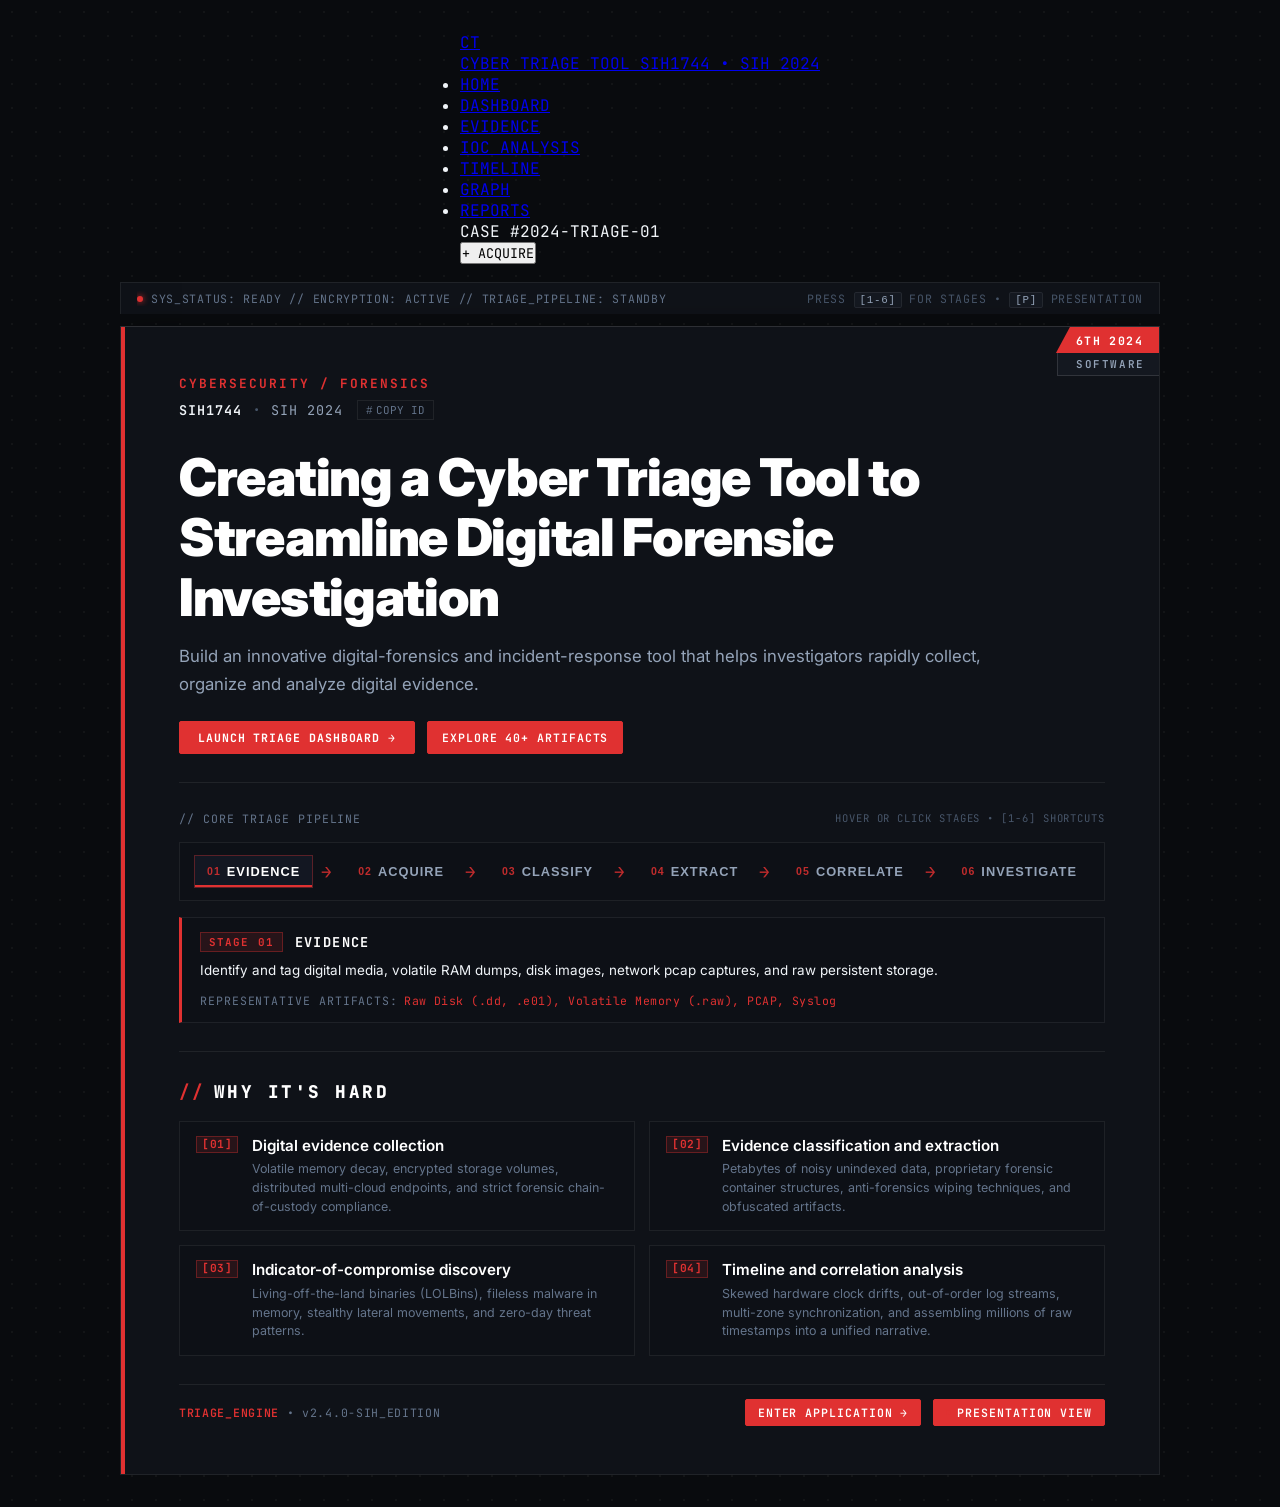
==== commit 99088fb4: "Add files via upload" ====
--- a/index.html
+++ b/index.html
@@ -261,6 +261,7 @@
     </div>
   </div>
 
+  <script src="js/api.js"></script>
   <script src="js/data.js"></script>
   <script src="js/app.js"></script>
   <script src="js/script.js"></script>
--- a/css/style.css
+++ b/css/style.css
@@ -8,18 +8,34 @@
    1. CSS Custom Properties / Design Tokens
    -------------------------------------------------------------------------- */
 :root {
-  /* Color Palette */
-  --bg-page: #08090c;
-  --bg-card: #0d0f14;
-  --bg-card-secondary: #11141b;
-  --bg-panel: #0a0c10;
-  --bg-badge: #14171f;
-
-  /* Accent Red */
-  --color-accent-red: #ff2a2a;
-  --color-accent-red-hover: #ff4747;
-  --color-accent-red-dim: rgba(255, 42, 42, 0.12);
-  --color-accent-red-border: rgba(255, 42, 42, 0.35);
+  /* Color Palette - Restrained SOC Digital Forensics */
+  --bg-page: #090b0e;
+  --bg-surface: #0f1218;
+  --bg-surface-elevated: #151922;
+  --bg-surface-hover: #1c222e;
+  --bg-sidebar: #0c0e13;
+  --bg-topbar: #090b0e;
+  --bg-card: #0f1218;
+  --bg-card-secondary: #131722;
+  --bg-panel: #0d1016;
+  --bg-badge: #141820;
+
+  /* Semantic Accent Colors */
+  --color-accent-red: #e03131;
+  --color-accent-red-hover: #fa5252;
+  --color-accent-red-dim: rgba(224, 49, 49, 0.12);
+  --color-accent-red-border: rgba(224, 49, 49, 0.35);
+
+  --color-accent-amber: #f59f00;
+  --color-accent-amber-dim: rgba(245, 159, 0, 0.12);
+  --color-accent-amber-border: rgba(245, 159, 0, 0.3);
+
+  --color-accent-green: #2b8a3e;
+  --color-accent-green-dim: rgba(43, 138, 62, 0.14);
+  --color-accent-green-border: rgba(43, 138, 62, 0.3);
+
+  --color-accent-blue: #1971c2;
+  --color-accent-blue-dim: rgba(25, 113, 194, 0.12);
 
   /* Typography Colors */
   --text-white: #ffffff;
@@ -29,16 +45,19 @@
   --text-dark-muted: #475569;
 
   /* Borders & Dividers */
-  --border-subtle: rgba(255, 255, 255, 0.08);
-  --border-medium: rgba(255, 255, 255, 0.14);
-  --border-light: rgba(255, 255, 255, 0.22);
-  --border-accent: #ff2a2a;
+  --border-subtle: rgba(255, 255, 255, 0.07);
+  --border-medium: rgba(255, 255, 255, 0.12);
+  --border-light: rgba(255, 255, 255, 0.18);
+  --border-accent: #e03131;
 
   /* Typography Families */
   --font-sans: 'Inter', -apple-system, BlinkMacSystemFont, 'Segoe UI', Roboto, Helvetica, Arial, sans-serif;
   --font-mono: 'JetBrains Mono', 'SF Mono', Consolas, 'Courier New', Courier, monospace;
 
   /* Layout & Sizing */
+  --sidebar-width: 210px;
+  --topbar-height: 52px;
+  --drawer-width: 480px;
   --card-max-width: 1040px;
   --container-padding-desktop: 48px 54px;
   --container-padding-tablet: 36px 28px;
@@ -46,7 +65,7 @@
 
   /* Transitions */
   --transition-fast: 0.15s ease;
-  --transition-smooth: 0.25s ease;
+  --transition-smooth: 0.22s cubic-bezier(0.16, 1, 0.3, 1);
 }
 
 /* --------------------------------------------------------------------------
@@ -132,7 +151,7 @@
   overflow: hidden;
 }
 
-.status-indicator {
+.terminal-status .status-indicator {
   width: 6px;
   height: 6px;
   background-color: var(--color-accent-red);
--- a/css/app.css
+++ b/css/app.css
@@ -1,514 +1,1048 @@
 /* ==========================================================================
    CYBER TRIAGE TOOL - SIH1744
-   Application Stylesheet (Dashboard, Evidence, IOCs, Timeline, Graph, Reports)
-   Inherits design tokens and base styles from css/style.css
+   Professional SOC Digital Forensics Platform Stylesheet
+   Progressive Disclosure • Minimalist Aesthetic • Investigator-Focused
    ========================================================================== */
 
 /* --------------------------------------------------------------------------
-   1. Shared Application Layout
-   -------------------------------------------------------------------------- */
-.app-container {
+   1. Application Shell (Top Bar + Sidebar + Main Viewport)
+   -------------------------------------------------------------------------- */
+.app-shell {
+  display: flex;
+  flex-direction: column;
+  min-height: 100vh;
   width: 100%;
-  max-width: 1400px;
-  margin: 0 auto;
-  padding: 0 24px 48px;
-  display: flex;
-  flex-direction: column;
-  gap: 24px;
-  min-width: 0;
-}
-
-/* --------------------------------------------------------------------------
-   2. Global Application Header & Navigation Bar
-   -------------------------------------------------------------------------- */
-.app-header {
-  width: 100%;
-  background: var(--bg-card);
-  border: 1px solid var(--border-subtle);
-  border-top: 3px solid var(--color-accent-red);
+  background-color: var(--bg-page);
+  color: var(--text-primary);
+  overflow-x: hidden;
+}
+
+/* --------------------------------------------------------------------------
+   2. Global Top Bar
+   -------------------------------------------------------------------------- */
+.app-topbar {
+  height: var(--topbar-height);
+  background-color: var(--bg-topbar);
+  border-bottom: 1px solid var(--border-subtle);
+  display: flex;
+  align-items: center;
+  justify-content: space-between;
+  padding: 0 20px;
   position: sticky;
   top: 0;
-  z-index: 500;
-  box-shadow: 0 8px 24px rgba(0, 0, 0, 0.5);
-}
-
-.nav-wrapper {
-  max-width: 1400px;
-  margin: 0 auto;
-  padding: 0 24px;
-  height: 64px;
-  display: flex;
-  align-items: center;
+  z-index: 600;
+  flex-shrink: 0;
+}
+
+.topbar-left {
+  display: flex;
+  align-items: center;
+  gap: 16px;
+}
+
+.topbar-brand {
+  display: flex;
+  align-items: center;
+  gap: 10px;
+  text-decoration: none;
+  color: var(--text-white);
+  font-weight: 700;
+  font-size: 0.9rem;
+  letter-spacing: 0.05em;
+}
+
+.topbar-brand .brand-badge {
+  background-color: var(--color-accent-red);
+  color: var(--text-white);
+  font-size: 0.7rem;
+  font-weight: 800;
+  padding: 2px 6px;
+  border-radius: 2px;
+  letter-spacing: 0.08em;
+}
+
+.topbar-divider {
+  width: 1px;
+  height: 20px;
+  background-color: var(--border-subtle);
+}
+
+/* Case Selector Pill */
+.topbar-case {
+  display: flex;
+  align-items: center;
+  gap: 8px;
+  background: var(--bg-surface);
+  border: 1px solid var(--border-subtle);
+  border-radius: 4px;
+  padding: 4px 10px;
+  font-size: 0.75rem;
+  color: var(--text-secondary);
+}
+
+.topbar-case .case-id {
+  color: var(--text-white);
+  font-weight: 700;
+  font-family: var(--font-mono);
+}
+
+.topbar-case .case-title {
+  color: var(--text-muted);
+}
+
+.simulation-pill {
+  background: rgba(245, 159, 0, 0.12);
+  border: 1px solid var(--color-accent-amber-border);
+  color: var(--color-accent-amber);
+  font-size: 0.65rem;
+  font-weight: 700;
+  letter-spacing: 0.08em;
+  padding: 2px 6px;
+  border-radius: 2px;
+  font-family: var(--font-mono);
+}
+
+/* Topbar Right Telemetry */
+.topbar-right {
+  display: flex;
+  align-items: center;
+  gap: 12px;
+  flex-shrink: 0;
+}
+
+.app-topbar .status-indicator,
+.status-indicator {
+  width: auto;
+  height: auto;
+  display: flex;
+  align-items: center;
+  gap: 6px;
+  font-size: 0.72rem;
+  font-family: var(--font-mono);
+  color: var(--text-secondary);
+  white-space: nowrap;
+  flex-shrink: 0;
+}
+
+.status-dot {
+  width: 7px;
+  height: 7px;
+  border-radius: 50%;
+  background-color: var(--color-accent-green);
+  display: inline-block;
+}
+
+.topbar-btn-ingest {
+  background: var(--color-accent-red);
+  color: var(--text-white);
+  border: 1px solid var(--color-accent-red);
+  padding: 5px 12px;
+  font-size: 0.75rem;
+  font-weight: 600;
+  font-family: var(--font-mono);
+  border-radius: 3px;
+  cursor: pointer;
+  display: flex;
+  align-items: center;
+  gap: 6px;
+  transition: background var(--transition-fast);
+}
+
+.topbar-btn-ingest:hover {
+  background: var(--color-accent-red-hover);
+}
+
+.topbar-user {
+  display: flex;
+  align-items: center;
+  gap: 8px;
+  padding: 4px 8px;
+  background: var(--bg-surface);
+  border: 1px solid var(--border-subtle);
+  border-radius: 3px;
+  font-size: 0.72rem;
+  font-family: var(--font-mono);
+  color: var(--text-secondary);
+}
+
+/* --------------------------------------------------------------------------
+   3. Application Body & Left Sidebar
+   -------------------------------------------------------------------------- */
+.app-body {
+  display: flex;
+  flex: 1;
+  min-height: 0;
+  width: 100%;
+}
+
+.app-sidebar {
+  width: var(--sidebar-width);
+  background-color: var(--bg-sidebar);
+  border-right: 1px solid var(--border-subtle);
+  display: flex;
+  flex-direction: column;
   justify-content: space-between;
+  padding: 16px 0;
+  flex-shrink: 0;
+}
+
+.sidebar-nav {
+  display: flex;
+  flex-direction: column;
+  gap: 2px;
+  list-style: none;
+  padding: 0 8px;
+  margin: 0;
+}
+
+.sidebar-section-title {
+  font-size: 0.65rem;
+  font-family: var(--font-mono);
+  color: var(--text-muted);
+  letter-spacing: 0.1em;
+  padding: 8px 12px 4px;
+}
+
+.sidebar-link {
+  display: flex;
+  align-items: center;
+  gap: 10px;
+  padding: 8px 12px;
+  color: var(--text-secondary);
+  text-decoration: none;
+  font-size: 0.8rem;
+  font-weight: 500;
+  border-radius: 4px;
+  transition: all var(--transition-fast);
+}
+
+.sidebar-link .nav-icon {
+  width: 16px;
+  height: 16px;
+  opacity: 0.7;
+  flex-shrink: 0;
+}
+
+.sidebar-link:hover {
+  background-color: var(--bg-surface-elevated);
+  color: var(--text-white);
+}
+
+.sidebar-link.active {
+  background-color: var(--bg-surface-elevated);
+  color: var(--text-white);
+  font-weight: 600;
+  border-left: 2px solid var(--color-accent-red);
+}
+
+.sidebar-link.active .nav-icon {
+  opacity: 1;
+  color: var(--color-accent-red);
+}
+
+.sidebar-footer {
+  padding: 0 8px;
+  display: flex;
+  flex-direction: column;
+  gap: 4px;
+}
+
+.sidebar-divider {
+  height: 1px;
+  background-color: var(--border-subtle);
+  margin: 12px 8px;
+}
+
+/* --------------------------------------------------------------------------
+   4. Main Content Area
+   -------------------------------------------------------------------------- */
+.app-main {
+  flex: 1;
+  min-width: 0;
+  padding: 24px 32px;
+  overflow-y: auto;
+  display: flex;
+  flex-direction: column;
+  gap: 20px;
+}
+
+/* Page Header */
+.page-header {
+  display: flex;
+  justify-content: space-between;
+  align-items: flex-start;
   gap: 16px;
-}
-
-/* Brand / Logo */
-.nav-brand {
-  display: flex;
-  align-items: center;
+  border-bottom: 1px solid var(--border-subtle);
+  padding-bottom: 16px;
+}
+
+.page-header-text {
+  display: flex;
+  flex-direction: column;
+  gap: 4px;
+}
+
+.page-category-label {
+  font-size: 0.68rem;
+  font-family: var(--font-mono);
+  color: var(--color-accent-red);
+  letter-spacing: 0.1em;
+  text-transform: uppercase;
+  font-weight: 600;
+}
+
+.page-title {
+  font-size: 1.25rem;
+  font-weight: 700;
+  color: var(--text-white);
+  letter-spacing: -0.01em;
+  margin: 0;
+}
+
+.page-description {
+  font-size: 0.8rem;
+  color: var(--text-secondary);
+  margin: 0;
+  line-height: 1.4;
+}
+
+.page-actions {
+  display: flex;
+  align-items: center;
+  gap: 8px;
+  flex-shrink: 0;
+}
+
+/* --------------------------------------------------------------------------
+   5. Buttons & Controls
+   -------------------------------------------------------------------------- */
+.btn-secondary {
+  background: var(--bg-surface);
+  border: 1px solid var(--border-medium);
+  color: var(--text-primary);
+  font-family: var(--font-mono);
+  font-size: 0.74rem;
+  font-weight: 600;
+  padding: 6px 12px;
+  border-radius: 3px;
+  cursor: pointer;
+  display: inline-flex;
+  align-items: center;
+  gap: 6px;
+  transition: all var(--transition-fast);
+  text-decoration: none;
+}
+
+.btn-secondary:hover {
+  background: var(--bg-surface-elevated);
+  border-color: var(--border-light);
+  color: var(--text-white);
+}
+
+.btn-primary {
+  background: var(--color-accent-red);
+  border: 1px solid var(--color-accent-red);
+  color: var(--text-white);
+  font-family: var(--font-mono);
+  font-size: 0.74rem;
+  font-weight: 600;
+  padding: 6px 12px;
+  border-radius: 3px;
+  cursor: pointer;
+  display: inline-flex;
+  align-items: center;
+  gap: 6px;
+  transition: background var(--transition-fast);
+  text-decoration: none;
+}
+
+.btn-primary:hover {
+  background: var(--color-accent-red-hover);
+}
+
+/* --------------------------------------------------------------------------
+   6. Compact KPI Cards Row
+   -------------------------------------------------------------------------- */
+.kpi-row {
+  display: grid;
+  grid-template-columns: repeat(5, 1fr);
   gap: 12px;
-  text-decoration: none;
-  color: var(--text-white);
-  flex-shrink: 0;
-}
-
-.brand-badge {
+}
+
+.kpi-card {
+  background: var(--bg-surface);
+  border: 1px solid var(--border-subtle);
+  border-radius: 4px;
+  padding: 12px 14px;
+  display: flex;
+  flex-direction: column;
+  gap: 4px;
+  position: relative;
+  overflow: hidden;
+}
+
+.kpi-card.kpi-critical {
+  border-left: 3px solid var(--color-accent-red);
+}
+
+.kpi-card.kpi-high {
+  border-left: 3px solid var(--color-accent-amber);
+}
+
+.kpi-label {
+  font-size: 0.68rem;
+  font-family: var(--font-mono);
+  color: var(--text-muted);
+  letter-spacing: 0.06em;
+  text-transform: uppercase;
+}
+
+.kpi-value {
+  font-size: 1.4rem;
+  font-weight: 700;
+  font-family: var(--font-mono);
+  color: var(--text-white);
+  line-height: 1.1;
+}
+
+.kpi-meta {
+  font-size: 0.68rem;
+  color: var(--text-dark-muted);
+}
+
+/* --------------------------------------------------------------------------
+   7. Panels & Containers
+   -------------------------------------------------------------------------- */
+.panel-card {
+  background: var(--bg-surface);
+  border: 1px solid var(--border-subtle);
+  border-radius: 4px;
+  display: flex;
+  flex-direction: column;
+}
+
+.panel-header {
+  padding: 12px 16px;
+  border-bottom: 1px solid var(--border-subtle);
+  display: flex;
+  justify-content: space-between;
+  align-items: center;
+}
+
+.panel-title {
+  font-size: 0.85rem;
+  font-weight: 600;
+  color: var(--text-white);
+  display: flex;
+  align-items: center;
+  gap: 8px;
+}
+
+.panel-body {
+  padding: 16px;
+}
+
+/* Two-column Dashboard Grid */
+.dashboard-grid {
+  display: grid;
+  grid-template-columns: 1fr 1fr;
+  gap: 16px;
+}
+
+/* --------------------------------------------------------------------------
+   8. Risk Distribution & Progress Pipeline
+   -------------------------------------------------------------------------- */
+.risk-dist-bar-container {
+  display: flex;
+  height: 10px;
+  background: var(--bg-surface-elevated);
+  border-radius: 2px;
+  overflow: hidden;
+  margin: 10px 0 14px;
+  border: 1px solid var(--border-subtle);
+}
+
+.risk-dist-segment {
+  height: 100%;
+  transition: width var(--transition-smooth);
+}
+
+.risk-dist-segment.crit { background-color: var(--color-accent-red); }
+.risk-dist-segment.high { background-color: var(--color-accent-amber); }
+.risk-dist-segment.med { background-color: #3b82f6; }
+.risk-dist-segment.low { background-color: #64748b; }
+
+.risk-dist-legend {
+  display: grid;
+  grid-template-columns: repeat(4, 1fr);
+  gap: 8px;
+}
+
+.risk-legend-item {
+  display: flex;
+  flex-direction: column;
+  gap: 2px;
+  background: var(--bg-panel);
+  border: 1px solid var(--border-subtle);
+  padding: 6px 10px;
+  border-radius: 3px;
+}
+
+.risk-legend-item .legend-label {
+  font-size: 0.65rem;
+  font-family: var(--font-mono);
+  color: var(--text-muted);
+}
+
+.risk-legend-item .legend-count {
+  font-size: 1rem;
+  font-weight: 700;
+  font-family: var(--font-mono);
+  color: var(--text-white);
+}
+
+/* Progress Pipeline */
+.progress-pipeline {
+  display: flex;
+  align-items: center;
+  justify-content: space-between;
+  margin-top: 12px;
+  position: relative;
+}
+
+.pipeline-step {
+  display: flex;
+  flex-direction: column;
+  align-items: center;
+  gap: 6px;
+  z-index: 2;
+}
+
+.pipeline-dot {
+  width: 14px;
+  height: 14px;
+  border-radius: 50%;
+  background: var(--bg-surface);
+  border: 2px solid var(--border-medium);
+}
+
+.pipeline-step.active .pipeline-dot {
+  border-color: var(--color-accent-red);
   background: var(--color-accent-red);
-  color: var(--text-white);
+}
+
+.pipeline-step.completed .pipeline-dot {
+  border-color: var(--color-accent-green);
+  background: var(--color-accent-green);
+}
+
+.pipeline-step-name {
+  font-size: 0.65rem;
+  font-family: var(--font-mono);
+  color: var(--text-muted);
+  text-transform: uppercase;
+}
+
+.pipeline-step.active .pipeline-step-name {
+  color: var(--text-white);
+  font-weight: 700;
+}
+
+/* --------------------------------------------------------------------------
+   9. Data Tables & Toolbars
+   -------------------------------------------------------------------------- */
+.toolbar-container {
+  display: flex;
+  justify-content: space-between;
+  align-items: center;
+  gap: 12px;
+  background: var(--bg-surface);
+  border: 1px solid var(--border-subtle);
+  border-radius: 4px;
+  padding: 8px 12px;
+}
+
+.toolbar-left, .toolbar-right {
+  display: flex;
+  align-items: center;
+  gap: 8px;
+}
+
+.search-input {
+  background: var(--bg-panel);
+  border: 1px solid var(--border-subtle);
+  color: var(--text-white);
+  font-size: 0.78rem;
+  padding: 6px 12px;
+  border-radius: 3px;
+  outline: none;
+  min-width: 220px;
+  font-family: var(--font-sans);
+  transition: border-color var(--transition-fast);
+}
+
+.search-input:focus {
+  border-color: var(--color-accent-red);
+}
+
+.filter-select {
+  background: var(--bg-panel);
+  border: 1px solid var(--border-subtle);
+  color: var(--text-primary);
   font-size: 0.72rem;
-  font-weight: 800;
-  padding: 4px 8px;
-  letter-spacing: 0.1em;
-  line-height: 1;
-}
-
-.brand-text {
-  display: flex;
-  flex-direction: column;
-}
-
-.brand-title {
-  font-size: 0.88rem;
-  font-weight: 800;
-  letter-spacing: 0.1em;
-  color: var(--text-white);
-}
-
-.brand-meta {
+  font-family: var(--font-mono);
+  padding: 6px 10px;
+  border-radius: 3px;
+  outline: none;
+  cursor: pointer;
+}
+
+.data-table-container {
+  width: 100%;
+  background: var(--bg-surface);
+  border: 1px solid var(--border-subtle);
+  border-radius: 4px;
+  overflow-x: auto;
+}
+
+.data-table {
+  width: 100%;
+  border-collapse: collapse;
+  text-align: left;
+  font-size: 0.78rem;
+}
+
+.data-table th {
+  background: var(--bg-panel);
+  color: var(--text-muted);
+  font-family: var(--font-mono);
+  font-size: 0.68rem;
+  font-weight: 600;
+  letter-spacing: 0.05em;
+  padding: 10px 14px;
+  border-bottom: 1px solid var(--border-subtle);
+  white-space: nowrap;
+}
+
+.data-table td {
+  padding: 10px 14px;
+  border-bottom: 1px solid var(--border-subtle);
+  color: var(--text-secondary);
+  vertical-align: middle;
+}
+
+.data-table tbody tr {
+  transition: background-color var(--transition-fast);
+  cursor: pointer;
+}
+
+.data-table tbody tr:hover {
+  background-color: var(--bg-surface-elevated);
+}
+
+/* Badges */
+.badge {
+  display: inline-flex;
+  align-items: center;
+  gap: 4px;
+  padding: 2px 6px;
   font-size: 0.65rem;
-  color: var(--color-accent-red);
-  letter-spacing: 0.12em;
-}
-
-/* Nav Links List */
-.nav-links {
-  display: flex;
-  align-items: center;
+  font-family: var(--font-mono);
+  font-weight: 600;
+  border-radius: 2px;
+  line-height: 1.2;
+}
+
+.badge-critical {
+  background: rgba(224, 49, 49, 0.16);
+  color: #ff6b6b;
+  border: 1px solid rgba(224, 49, 49, 0.35);
+}
+
+.badge-high {
+  background: rgba(245, 159, 0, 0.15);
+  color: #fcc419;
+  border: 1px solid rgba(245, 159, 0, 0.35);
+}
+
+.badge-medium {
+  background: rgba(25, 113, 194, 0.15);
+  color: #74c0fc;
+  border: 1px solid rgba(25, 113, 194, 0.35);
+}
+
+.badge-low {
+  background: rgba(100, 116, 139, 0.15);
+  color: #94a3b8;
+  border: 1px solid rgba(100, 116, 139, 0.3);
+}
+
+.badge-type {
+  background: var(--bg-panel);
+  color: var(--text-secondary);
+  border: 1px solid var(--border-subtle);
+}
+
+.badge-mitre {
+  background: rgba(168, 85, 247, 0.12);
+  color: #d8b4fe;
+  border: 1px solid rgba(168, 85, 247, 0.3);
+}
+
+/* --------------------------------------------------------------------------
+   10. Right-Side Detail Drawer System
+   -------------------------------------------------------------------------- */
+.drawer-backdrop {
+  position: fixed;
+  top: 0;
+  left: 0;
+  width: 100vw;
+  height: 100vh;
+  background: rgba(0, 0, 0, 0.6);
+  z-index: 1000;
+  opacity: 0;
+  pointer-events: none;
+  transition: opacity var(--transition-smooth);
+}
+
+.drawer-backdrop.open {
+  opacity: 1;
+  pointer-events: auto;
+}
+
+.app-drawer {
+  position: fixed;
+  top: 0;
+  right: 0;
+  bottom: 0;
+  width: var(--drawer-width);
+  max-width: 90vw;
+  background-color: var(--bg-surface);
+  border-left: 1px solid var(--border-medium);
+  z-index: 1010;
+  display: flex;
+  flex-direction: column;
+  transform: translateX(100%);
+  transition: transform var(--transition-smooth);
+  box-shadow: -8px 0 32px rgba(0, 0, 0, 0.5);
+}
+
+.app-drawer.open {
+  transform: translateX(0);
+}
+
+.drawer-header {
+  padding: 16px 20px;
+  border-bottom: 1px solid var(--border-subtle);
+  display: flex;
+  align-items: flex-start;
+  justify-content: space-between;
+  gap: 12px;
+}
+
+.drawer-header-left {
+  display: flex;
+  flex-direction: column;
+  gap: 4px;
+}
+
+.drawer-close-btn {
+  background: transparent;
+  border: 1px solid var(--border-subtle);
+  color: var(--text-secondary);
+  width: 28px;
+  height: 28px;
+  border-radius: 3px;
+  display: flex;
+  align-items: center;
+  justify-content: center;
+  cursor: pointer;
+  font-size: 0.9rem;
+}
+
+.drawer-close-btn:hover {
+  color: var(--text-white);
+  border-color: var(--border-light);
+}
+
+/* Drawer Tabs */
+.drawer-tabs {
+  display: flex;
+  border-bottom: 1px solid var(--border-subtle);
+  background: var(--bg-panel);
+  padding: 0 12px;
+}
+
+.drawer-tab-btn {
+  padding: 10px 14px;
+  background: transparent;
+  border: none;
+  border-bottom: 2px solid transparent;
+  color: var(--text-muted);
+  font-family: var(--font-mono);
+  font-size: 0.72rem;
+  font-weight: 600;
+  cursor: pointer;
+  transition: all var(--transition-fast);
+}
+
+.drawer-tab-btn:hover {
+  color: var(--text-white);
+}
+
+.drawer-tab-btn.active {
+  color: var(--text-white);
+  border-bottom-color: var(--color-accent-red);
+}
+
+.drawer-body {
+  flex: 1;
+  overflow-y: auto;
+  padding: 20px;
+  display: flex;
+  flex-direction: column;
+  gap: 16px;
+}
+
+.drawer-footer {
+  padding: 14px 20px;
+  border-top: 1px solid var(--border-subtle);
+  display: flex;
+  align-items: center;
+  justify-content: flex-end;
+  gap: 8px;
+  background: var(--bg-panel);
+}
+
+/* "Why?" Explainable Risk Checklist */
+.risk-explain-box {
+  background: var(--bg-panel);
+  border: 1px solid var(--border-subtle);
+  border-radius: 4px;
+  padding: 14px;
+}
+
+.risk-explain-header {
+  display: flex;
+  justify-content: space-between;
+  align-items: center;
+  margin-bottom: 10px;
+}
+
+.risk-explain-title {
+  font-size: 0.7rem;
+  font-family: var(--font-mono);
+  color: var(--text-muted);
+  letter-spacing: 0.08em;
+  text-transform: uppercase;
+}
+
+.risk-rules-list {
   list-style: none;
-  gap: 4px;
+  display: flex;
+  flex-direction: column;
+  gap: 6px;
   margin: 0;
   padding: 0;
 }
 
-.nav-link {
-  color: var(--text-secondary);
-  text-decoration: none;
-  font-size: 0.76rem;
-  font-weight: 600;
-  letter-spacing: 0.08em;
-  padding: 8px 12px;
-  border: 1px solid transparent;
+.risk-rule-item {
+  display: flex;
+  align-items: center;
+  justify-content: space-between;
+  font-size: 0.74rem;
+  color: var(--text-primary);
+  background: var(--bg-surface);
+  padding: 6px 10px;
+  border-radius: 3px;
+  border: 1px solid var(--border-subtle);
+}
+
+.rule-check {
+  color: var(--color-accent-green);
+  font-weight: bold;
+  margin-right: 6px;
+}
+
+.rule-pts {
+  font-family: var(--font-mono);
+  font-size: 0.68rem;
+  font-weight: 700;
+  color: var(--color-accent-red);
+}
+
+/* --------------------------------------------------------------------------
+   11. Scannable Timeline Stream
+   -------------------------------------------------------------------------- */
+.timeline-vertical-stream {
+  display: flex;
+  flex-direction: column;
+  gap: 10px;
+  position: relative;
+  padding-left: 18px;
+  border-left: 1px solid var(--border-subtle);
+  margin-left: 8px;
+}
+
+.timeline-event-card {
+  background: var(--bg-surface);
+  border: 1px solid var(--border-subtle);
+  border-radius: 4px;
+  padding: 12px 14px;
+  display: flex;
+  justify-content: space-between;
+  align-items: center;
+  cursor: pointer;
   transition: all var(--transition-fast);
-  display: inline-flex;
-  align-items: center;
-  gap: 6px;
-  text-transform: uppercase;
-}
-
-.nav-link:hover,
-.nav-link:focus-visible {
-  color: var(--text-white);
-  background: var(--color-accent-red-dim);
-  border-color: var(--color-accent-red-border);
-  outline: none;
-}
-
-.nav-link.active {
-  color: var(--text-white);
-  background: var(--bg-card-secondary);
-  border-color: var(--color-accent-red-border);
-  border-bottom: 2px solid var(--color-accent-red);
-}
-
-/* Nav Right Actions */
-.nav-actions {
-  display: flex;
-  align-items: center;
-  gap: 12px;
-  flex-shrink: 0;
-}
-
-.case-indicator {
-  font-size: 0.7rem;
-  color: var(--text-muted);
-  display: flex;
-  align-items: center;
-  gap: 6px;
+  position: relative;
+}
+
+.timeline-event-card::before {
+  content: '';
+  position: absolute;
+  left: -24px;
+  top: 50%;
+  transform: translateY(-50%);
+  width: 10px;
+  height: 10px;
+  border-radius: 50%;
   background: var(--bg-panel);
-  padding: 5px 10px;
-  border: 1px solid var(--border-subtle);
-}
-
-.case-pulse {
-  width: 6px;
-  height: 6px;
-  border-radius: 50%;
-  background: var(--color-accent-red);
-  box-shadow: 0 0 6px var(--color-accent-red);
-  animation: pulse-indicator 2s infinite;
-}
-
-.btn-acquire-quick {
-  background: var(--color-accent-red);
-  color: var(--text-white);
-  border: 1px solid var(--color-accent-red);
-  padding: 6px 14px;
-  font-size: 0.72rem;
-  font-weight: 700;
-  letter-spacing: 0.08em;
-  cursor: pointer;
-  display: inline-flex;
-  align-items: center;
-  gap: 6px;
-  transition: all var(--transition-fast);
-  text-transform: uppercase;
-}
-
-.btn-acquire-quick:hover {
-  background: var(--color-accent-red-hover);
-  box-shadow: 0 0 10px rgba(255, 42, 42, 0.4);
-}
-
-/* Mobile Nav Toggle */
+  border: 2px solid var(--border-medium);
+}
+
+.timeline-event-card.critical::before { border-color: var(--color-accent-red); background: var(--color-accent-red); }
+.timeline-event-card.high::before { border-color: var(--color-accent-amber); background: var(--color-accent-amber); }
+
+.timeline-event-card:hover {
+  background: var(--bg-surface-elevated);
+  border-color: var(--border-medium);
+}
+
+/* --------------------------------------------------------------------------
+   12. Responsive Behavior
+   -------------------------------------------------------------------------- */
 .mobile-nav-toggle {
   display: none;
   background: transparent;
   border: 1px solid var(--border-subtle);
   color: var(--text-white);
-  padding: 6px 10px;
+  padding: 4px 8px;
   font-size: 1rem;
+  border-radius: 3px;
   cursor: pointer;
-}
-
-/* --------------------------------------------------------------------------
-   3. Page Header / Breadcrumb Component
-   -------------------------------------------------------------------------- */
-.page-header {
-  display: flex;
-  justify-content: space-between;
-  align-items: flex-start;
-  padding-bottom: 18px;
-  border-bottom: 1px solid var(--border-subtle);
-  gap: 16px;
-  flex-wrap: wrap;
-}
-
-.header-left {
-  display: flex;
-  flex-direction: column;
-  gap: 6px;
-}
-
-.page-category {
-  color: var(--color-accent-red);
-  font-size: 0.75rem;
-  font-weight: 700;
-  letter-spacing: 0.16em;
-  text-transform: uppercase;
-}
-
-.page-title {
-  font-size: clamp(1.6rem, 3.2vw, 2.2rem);
-  font-weight: 900;
-  color: var(--text-white);
-  letter-spacing: -0.02em;
-}
-
-.page-subtitle {
-  font-size: 0.92rem;
-  color: var(--text-secondary);
-  max-width: 780px;
-  line-height: 1.5;
-}
-
-.header-right {
-  display: flex;
-  align-items: center;
-  gap: 10px;
-  flex-wrap: wrap;
-}
-
-/* --------------------------------------------------------------------------
-   4. Metric Summary Cards
-   -------------------------------------------------------------------------- */
-.metrics-grid {
-  display: grid;
-  grid-template-columns: repeat(4, 1fr);
-  gap: 16px;
-}
-
-.metric-card {
-  background: var(--bg-card);
-  border: 1px solid var(--border-subtle);
-  border-left: 3px solid var(--border-subtle);
-  padding: 18px 20px;
-  display: flex;
-  flex-direction: column;
-  gap: 10px;
-  position: relative;
-  transition: all var(--transition-fast);
-}
-
-.metric-card:hover {
-  border-color: var(--border-medium);
-  background: var(--bg-card-secondary);
-}
-
-.metric-card.accent-red {
-  border-left-color: var(--color-accent-red);
-}
-
-.metric-card.accent-orange {
-  border-left-color: #ff6b35;
-}
-
-.metric-card.accent-amber {
-  border-left-color: #f59e0b;
-}
-
-.metric-card.accent-cyan {
-  border-left-color: #06b6d4;
-}
-
-.metric-header {
-  display: flex;
-  justify-content: space-between;
-  align-items: center;
-  font-size: 0.72rem;
-  color: var(--text-muted);
-  letter-spacing: 0.1em;
-}
-
-.metric-icon {
-  font-size: 0.85rem;
-  opacity: 0.7;
-}
-
-.metric-value {
-  font-size: 2.2rem;
-  font-weight: 900;
-  color: var(--text-white);
   line-height: 1;
 }
 
-.metric-card.accent-red .metric-value {
-  color: var(--color-accent-red);
-}
-
-.metric-footer {
-  font-size: 0.72rem;
-  color: var(--text-secondary);
-}
-
-/* --------------------------------------------------------------------------
-   5. Technical Badges & Severity Indicators
-   -------------------------------------------------------------------------- */
-.badge {
-  display: inline-flex;
-  align-items: center;
-  padding: 3px 8px;
-  font-size: 0.68rem;
-  font-weight: 700;
-  letter-spacing: 0.08em;
-  line-height: 1;
-  text-transform: uppercase;
-  border-radius: 2px;
-}
-
-.badge-critical {
-  background: rgba(255, 42, 42, 0.18);
-  color: #ff3333;
-  border: 1px solid rgba(255, 42, 42, 0.5);
-  box-shadow: 0 0 6px rgba(255, 42, 42, 0.25);
-}
-
-.badge-high {
-  background: rgba(255, 107, 53, 0.15);
-  color: #ff6b35;
-  border: 1px solid rgba(255, 107, 53, 0.4);
-}
-
-.badge-medium {
-  background: rgba(245, 158, 11, 0.15);
-  color: #f59e0b;
-  border: 1px solid rgba(245, 158, 11, 0.4);
-}
-
-.badge-low {
-  background: rgba(16, 185, 129, 0.12);
-  color: #10b981;
-  border: 1px solid rgba(16, 185, 129, 0.35);
-}
-
-.badge-type {
-  background: var(--bg-panel);
-  color: var(--text-secondary);
-  border: 1px solid var(--border-subtle);
-}
-
-.badge-mitre {
-  background: rgba(147, 51, 234, 0.15);
-  color: #c084fc;
-  border: 1px solid rgba(147, 51, 234, 0.35);
-}
-
-/* --------------------------------------------------------------------------
-   6. Data Tables (Evidence & IOCs)
-   -------------------------------------------------------------------------- */
-.data-panel {
-  background: var(--bg-card);
-  border: 1px solid var(--border-subtle);
-  display: flex;
-  flex-direction: column;
-  overflow: hidden;
-}
-
-.panel-toolbar {
-  display: flex;
-  justify-content: space-between;
-  align-items: center;
-  padding: 14px 18px;
-  background: var(--bg-panel);
-  border-bottom: 1px solid var(--border-subtle);
-  gap: 12px;
-  flex-wrap: wrap;
-}
-
-.toolbar-search {
-  display: flex;
-  align-items: center;
-  background: var(--bg-card);
-  border: 1px solid var(--border-subtle);
-  padding: 6px 12px;
-  min-width: 260px;
-  flex: 1;
-  max-width: 420px;
-}
-
-.search-input {
-  background: transparent;
-  border: none;
-  color: var(--text-white);
-  font-family: var(--font-mono);
-  font-size: 0.78rem;
-  width: 100%;
-  outline: none;
-}
-
-.search-input::placeholder {
-  color: var(--text-muted);
-}
-
-.toolbar-filters {
-  display: flex;
-  align-items: center;
-  gap: 10px;
-  flex-wrap: wrap;
-}
-
-.custom-select {
-  background: var(--bg-card);
-  border: 1px solid var(--border-subtle);
-  color: var(--text-secondary);
-  font-family: var(--font-mono);
-  font-size: 0.72rem;
-  padding: 6px 10px;
-  outline: none;
-  cursor: pointer;
-  transition: border-color var(--transition-fast);
-}
-
-.custom-select:hover,
-.custom-select:focus {
-  border-color: var(--color-accent-red);
-  color: var(--text-white);
-}
-
-.table-responsive {
-  width: 100%;
-  overflow-x: auto;
-  -webkit-overflow-scrolling: touch;
-}
-
-.triage-table {
-  width: 100%;
-  border-collapse: collapse;
-  font-size: 0.78rem;
-  text-align: left;
-}
-
-.triage-table th {
-  background: var(--bg-panel);
-  color: var(--text-muted);
-  font-family: var(--font-mono);
-  font-size: 0.7rem;
-  letter-spacing: 0.08em;
-  padding: 12px 14px;
-  border-bottom: 1px solid var(--border-subtle);
-  font-weight: 700;
-  text-transform: uppercase;
-  white-space: nowrap;
-  user-select: none;
-}
-
-.triage-table th.sortable {
-  cursor: pointer;
-  transition: color var(--transition-fast);
-}
-
-.triage-table th.sortable:hover {
-  color: var(--text-white);
-}
-
-.triage-table td {
-  padding: 12px 14px;
-  border-bottom: 1px solid var(--border-subtle);
-  color: var(--text-primary);
-  vertical-align: middle;
-}
-
-.triage-table tbody tr {
-  transition: background var(--transition-fast);
-  cursor: pointer;
-}
-
-.triage-table tbody tr:hover {
-  background: var(--bg-card-secondary);
-}
-
-.table-action-btn {
-  background: transparent;
-  border: 1px solid var(--border-subtle);
-  color: var(--text-secondary);
-  font-family: var(--font-mono);
-  font-size: 0.68rem;
-  padding: 4px 8px;
-  cursor: pointer;
-  transition: all var(--transition-fast);
-}
-
-.table-action-btn:hover {
-  color: var(--text-white);
-  border-color: var(--color-accent-red);
-  background: var(--color-accent-red-dim);
-}
-
-.panel-footer {
-  display: flex;
-  justify-content: space-between;
-  align-items: center;
-  padding: 10px 18px;
-  background: var(--bg-panel);
-  border-top: 1px solid var(--border-subtle);
-  font-size: 0.72rem;
-  color: var(--text-muted);
-  flex-wrap: wrap;
-  gap: 8px;
-}
-
-/* --------------------------------------------------------------------------
-   7. Modals (Detail & Acquisition)
+@media (max-width: 1024px) {
+  .mobile-nav-toggle {
+    display: inline-flex;
+    align-items: center;
+    justify-content: center;
+  }
+
+  .app-sidebar {
+    position: fixed;
+    top: var(--topbar-height);
+    bottom: 0;
+    left: 0;
+    z-index: 550;
+    transform: translateX(-100%);
+    transition: transform var(--transition-smooth);
+  }
+
+  .app-sidebar.open {
+    transform: translateX(0);
+  }
+
+  .kpi-row {
+    grid-template-columns: repeat(3, 1fr);
+  }
+
+  .dashboard-grid {
+    grid-template-columns: 1fr;
+  }
+}
+
+@media (max-width: 768px) {
+  .app-topbar {
+    padding: 0 12px;
+  }
+
+  .topbar-left {
+    gap: 8px;
+  }
+
+  .topbar-divider {
+    display: none;
+  }
+
+  .topbar-case,
+  .topbar-user,
+  .app-topbar .status-indicator,
+  .status-indicator,
+  .simulation-pill {
+    display: none !important;
+  }
+
+  .topbar-btn-ingest {
+    padding: 4px 8px;
+    font-size: 0.7rem;
+  }
+
+  .app-main {
+    padding: 16px 14px;
+  }
+
+  .app-drawer {
+    width: 100vw;
+    max-width: 100vw;
+  }
+
+  .kpi-row {
+    grid-template-columns: 1fr;
+  }
+
+  .toolbar-container {
+    flex-direction: column;
+    align-items: stretch;
+  }
+
+  .search-input {
+    width: 100%;
+  }
+}
+
+/* --------------------------------------------------------------------------
+   13. Global Toast Notifications
+   -------------------------------------------------------------------------- */
+.toast-notification {
+  position: fixed;
+  bottom: 24px;
+  right: 24px;
+  background: var(--bg-surface-elevated);
+  border: 1px solid var(--border-medium);
+  border-left: 3px solid var(--color-accent-red);
+  color: var(--text-white);
+  padding: 10px 16px;
+  border-radius: 4px;
+  font-size: 0.76rem;
+  font-family: var(--font-mono);
+  box-shadow: 0 8px 24px rgba(0, 0, 0, 0.5);
+  z-index: 2000;
+  opacity: 0;
+  transform: translateY(12px);
+  pointer-events: none;
+  transition: all 0.2s ease-out;
+}
+
+.toast-notification.show {
+  opacity: 1;
+  transform: translateY(0);
+  pointer-events: auto;
+}
+
+/* --------------------------------------------------------------------------
+   14. Focused Modal Dialogs (Evidence Ingestion)
    -------------------------------------------------------------------------- */
 .modal-overlay {
   position: fixed;
@@ -516,16 +1050,16 @@
   left: 0;
   width: 100vw;
   height: 100vh;
-  background: rgba(0, 0, 0, 0.82);
+  background: rgba(0, 0, 0, 0.7);
+  backdrop-filter: blur(3px);
   display: flex;
   align-items: center;
   justify-content: center;
-  padding: 20px;
-  z-index: 1000;
-  backdrop-filter: blur(4px);
+  z-index: 1100;
   opacity: 0;
   pointer-events: none;
-  transition: opacity 0.2s ease;
+  transition: opacity var(--transition-fast);
+  padding: 20px;
 }
 
 .modal-overlay.open {
@@ -534,55 +1068,54 @@
 }
 
 .modal-box {
-  background: var(--bg-card);
+  background: var(--bg-surface);
   border: 1px solid var(--border-medium);
-  border-top: 3px solid var(--color-accent-red);
+  border-radius: 6px;
   width: 100%;
-  max-width: 760px;
+  max-width: 580px;
   max-height: 90vh;
   display: flex;
   flex-direction: column;
-  box-shadow: 0 20px 60px rgba(0, 0, 0, 0.8);
+  box-shadow: 0 16px 48px rgba(0, 0, 0, 0.6);
   overflow: hidden;
-  transform: translateY(16px);
-  transition: transform 0.2s ease;
-}
-
-.modal-overlay.open .modal-box {
-  transform: translateY(0);
 }
 
 .modal-header {
-  display: flex;
+  padding: 14px 18px;
+  border-bottom: 1px solid var(--border-subtle);
+  display: flex;
+  align-items: center;
   justify-content: space-between;
-  align-items: center;
-  padding: 16px 20px;
   background: var(--bg-panel);
-  border-bottom: 1px solid var(--border-subtle);
 }
 
 .modal-title {
-  font-size: 1rem;
-  font-weight: 800;
-  color: var(--text-white);
   display: flex;
   align-items: center;
   gap: 10px;
+  font-size: 0.85rem;
+  font-weight: 700;
+  color: var(--text-white);
 }
 
 .modal-close-btn {
   background: transparent;
   border: 1px solid var(--border-subtle);
-  color: var(--text-muted);
-  padding: 4px 8px;
-  font-size: 0.8rem;
+  color: var(--text-secondary);
+  width: 26px;
+  height: 26px;
+  border-radius: 3px;
+  display: flex;
+  align-items: center;
+  justify-content: center;
   cursor: pointer;
+  font-size: 0.9rem;
   transition: all var(--transition-fast);
 }
 
 .modal-close-btn:hover {
   color: var(--text-white);
-  border-color: var(--color-accent-red);
+  border-color: var(--border-light);
 }
 
 .modal-body {
@@ -590,108 +1123,115 @@
   overflow-y: auto;
   display: flex;
   flex-direction: column;
-  gap: 18px;
+  gap: 16px;
 }
 
 .modal-footer {
-  display: flex;
+  padding: 12px 18px;
+  border-top: 1px solid var(--border-subtle);
+  display: flex;
+  align-items: center;
   justify-content: flex-end;
-  align-items: center;
+  gap: 8px;
+  background: var(--bg-panel);
+}
+
+/* Dropzone */
+.dropzone-box {
+  border: 2px dashed var(--border-medium);
+  border-radius: 4px;
+  padding: 32px 20px;
+  display: flex;
+  flex-direction: column;
+  align-items: center;
+  justify-content: center;
+  gap: 8px;
+  cursor: pointer;
+  transition: all var(--transition-fast);
+  background: var(--bg-panel);
+}
+
+.dropzone-box:hover, .dropzone-box.dragover {
+  border-color: var(--color-accent-red);
+  background: rgba(224, 49, 49, 0.04);
+}
+
+.dropzone-icon {
+  font-size: 2rem;
+  color: var(--color-accent-red);
+  line-height: 1;
+}
+
+.dropzone-text {
+  font-size: 0.8rem;
+  font-weight: 600;
+  color: var(--text-white);
+}
+
+.dropzone-sub {
+  font-size: 0.7rem;
+  color: var(--text-muted);
+}
+
+.disclaimer-banner {
+  background: rgba(245, 159, 0, 0.08);
+  border: 1px solid var(--color-accent-amber-border);
+  border-radius: 4px;
+  padding: 10px 12px;
+  display: flex;
+  align-items: flex-start;
   gap: 10px;
-  padding: 14px 20px;
-  background: var(--bg-panel);
-  border-top: 1px solid var(--border-subtle);
-}
-
-/* Detail Modal Sections */
+  font-size: 0.72rem;
+  color: var(--text-secondary);
+  line-height: 1.4;
+}
+
+/* --------------------------------------------------------------------------
+   15. Metadata Grids & Chips
+   -------------------------------------------------------------------------- */
 .meta-field-group {
   display: grid;
-  grid-template-columns: repeat(2, 1fr);
-  gap: 12px;
+  grid-template-columns: 1fr 1fr;
+  gap: 10px;
+  background: var(--bg-panel);
+  border: 1px solid var(--border-subtle);
+  border-radius: 4px;
+  padding: 12px;
 }
 
 .meta-field {
-  background: var(--bg-panel);
-  border: 1px solid var(--border-subtle);
-  padding: 10px 12px;
-  display: flex;
-  flex-direction: column;
-  gap: 4px;
+  display: flex;
+  flex-direction: column;
+  gap: 3px;
+  min-width: 0;
 }
 
 .meta-label {
   font-size: 0.65rem;
+  font-family: var(--font-mono);
   color: var(--text-muted);
-  letter-spacing: 0.08em;
-  text-transform: uppercase;
+  letter-spacing: 0.06em;
 }
 
 .meta-val {
-  font-size: 0.82rem;
+  font-size: 0.76rem;
   color: var(--text-white);
   word-break: break-all;
 }
 
-/* Transparent Risk Calculation Box */
-.risk-calc-box {
-  background: var(--bg-panel);
-  border: 1px solid var(--border-subtle);
-  border-left: 3px solid var(--color-accent-red);
-  padding: 14px 16px;
-  display: flex;
-  flex-direction: column;
-  gap: 10px;
-}
-
-.risk-calc-header {
-  display: flex;
-  justify-content: space-between;
-  align-items: center;
-}
-
-.risk-score-display {
-  font-size: 1.3rem;
-  font-weight: 900;
-  color: var(--color-accent-red);
-}
-
-.risk-rules-list {
-  list-style: none;
-  display: flex;
-  flex-direction: column;
-  gap: 6px;
-}
-
-.risk-rule-item {
-  display: flex;
-  justify-content: space-between;
-  align-items: center;
-  font-size: 0.74rem;
-  color: var(--text-primary);
-  background: var(--bg-card-secondary);
-  padding: 6px 10px;
-  border-left: 2px solid var(--color-accent-red);
-}
-
-.rule-points {
-  color: var(--color-accent-red);
-  font-weight: 700;
-}
-
-/* Related Evidence & IOC Chips */
 .chip-container {
   display: flex;
   flex-wrap: wrap;
   gap: 6px;
-  margin-top: 4px;
 }
 
 .chip-btn {
-  background: var(--bg-panel);
-  border: 1px solid var(--border-subtle);
-  color: var(--text-primary);
+  background: var(--bg-surface);
+  border: 1px solid var(--border-subtle);
+  color: var(--text-secondary);
   font-size: 0.72rem;
   padding: 3px 8px;
+  border-radius: 3px;
   cursor: pointer;
   transition: all var(--transition-fast);
   display: inline-flex;
@@ -702,261 +1242,134 @@
 .chip-btn:hover {
   border-color: var(--color-accent-red);
   color: var(--text-white);
-  background: var(--color-accent-red-dim);
-}
-
-/* --------------------------------------------------------------------------
-   8. Evidence Acquisition Demo Zone
-   -------------------------------------------------------------------------- */
-.dropzone-box {
-  border: 2px dashed var(--border-medium);
-  background: var(--bg-panel);
-  padding: 36px 20px;
-  text-align: center;
-  cursor: pointer;
-  transition: all var(--transition-fast);
-  display: flex;
-  flex-direction: column;
-  align-items: center;
-  gap: 12px;
-}
-
-.dropzone-box:hover,
-.dropzone-box.dragover {
-  border-color: var(--color-accent-red);
-  background: var(--color-accent-red-dim);
-}
-
-.dropzone-icon {
-  font-size: 2rem;
-  color: var(--color-accent-red);
-}
-
-.dropzone-text {
-  font-size: 0.9rem;
-  color: var(--text-white);
-  font-weight: 600;
-}
-
-.dropzone-sub {
-  font-size: 0.74rem;
-  color: var(--text-muted);
-}
-
-.disclaimer-banner {
-  background: rgba(245, 158, 11, 0.08);
-  border: 1px solid rgba(245, 158, 11, 0.3);
-  padding: 10px 14px;
-  font-size: 0.74rem;
-  color: #fbbf24;
-  line-height: 1.45;
-  display: flex;
-  align-items: flex-start;
-  gap: 8px;
-}
-
-/* --------------------------------------------------------------------------
-   9. Forensic Attack Timeline Layout
-   -------------------------------------------------------------------------- */
-.timeline-stream {
-  position: relative;
-  padding: 24px 0 24px 32px;
-  display: flex;
-  flex-direction: column;
-  gap: 20px;
-}
-
-.timeline-stream::before {
-  content: '';
-  position: absolute;
-  top: 0;
-  bottom: 0;
-  left: 11px;
-  width: 2px;
-  background: var(--border-medium);
-}
-
-.timeline-card {
-  position: relative;
-  background: var(--bg-card);
-  border: 1px solid var(--border-subtle);
-  padding: 16px 18px;
-  display: flex;
-  flex-direction: column;
-  gap: 8px;
-  transition: all var(--transition-fast);
-  cursor: pointer;
-}
-
-.timeline-card:hover {
-  border-color: var(--border-light);
-  background: var(--bg-card-secondary);
-}
-
-.timeline-node-marker {
-  position: absolute;
-  left: -28px;
-  top: 20px;
-  width: 12px;
-  height: 12px;
-  border-radius: 50%;
-  background: var(--bg-card);
-  border: 2px solid var(--color-accent-red);
-  box-shadow: 0 0 6px var(--color-accent-red);
-}
-
-.timeline-node-marker.CRITICAL {
-  background: var(--color-accent-red);
-}
-
-.timeline-node-marker.HIGH {
-  border-color: #ff6b35;
-}
-
-.timeline-node-marker.MEDIUM {
-  border-color: #f59e0b;
-}
-
-.timeline-node-marker.LOW {
-  border-color: #10b981;
-}
-
-.timeline-meta-row {
-  display: flex;
-  justify-content: space-between;
-  align-items: center;
-  font-size: 0.72rem;
-  color: var(--text-muted);
-  flex-wrap: wrap;
-  gap: 6px;
-}
-
-.timeline-timestamp {
-  color: var(--text-white);
-  font-weight: 700;
-}
-
-.timeline-title {
-  font-size: 0.95rem;
-  font-weight: 700;
-  color: var(--text-white);
-}
-
-.timeline-desc {
-  font-size: 0.82rem;
-  line-height: 1.5;
-  color: var(--text-secondary);
-}
-
-/* --------------------------------------------------------------------------
-   10. Investigation Graph Layout & Canvas
+  background: var(--bg-surface-elevated);
+}
+
+/* --------------------------------------------------------------------------
+   16. Interactive Graph Viewport
    -------------------------------------------------------------------------- */
 .graph-viewport {
   position: relative;
   width: 100%;
-  height: 640px;
-  background: var(--bg-panel);
-  border: 1px solid var(--border-subtle);
+  height: calc(100vh - var(--topbar-height) - 150px);
+  min-height: 560px;
+  background: var(--bg-surface);
+  border: 1px solid var(--border-subtle);
+  border-radius: 4px;
   overflow: hidden;
-  cursor: grab;
-}
-
-.graph-viewport:active {
-  cursor: grabbing;
 }
 
 .graph-svg {
   width: 100%;
   height: 100%;
+  cursor: grab;
+}
+
+.graph-svg:active {
+  cursor: grabbing;
+}
+
+.graph-legend {
+  position: absolute;
+  bottom: 16px;
+  left: 16px;
+  background: rgba(15, 18, 24, 0.94);
+  backdrop-filter: blur(8px);
+  border: 1px solid var(--border-subtle);
+  border-radius: 4px;
+  padding: 10px 14px;
+  display: flex;
+  flex-direction: column;
+  gap: 6px;
+  font-size: 0.7rem;
+  z-index: 10;
+  pointer-events: none;
+}
+
+.legend-item {
+  display: flex;
+  align-items: center;
+  gap: 8px;
+  color: var(--text-secondary);
+}
+
+.legend-color {
+  width: 8px;
+  height: 8px;
+  border-radius: 50%;
+  display: inline-block;
 }
 
 .graph-controls {
   position: absolute;
   bottom: 16px;
-  left: 16px;
-  display: flex;
+  right: 16px;
+  display: flex;
+  flex-direction: column;
   gap: 6px;
   z-index: 10;
 }
 
 .graph-btn {
-  background: var(--bg-card);
-  border: 1px solid var(--border-subtle);
-  color: var(--text-white);
-  font-family: var(--font-mono);
-  font-size: 0.78rem;
-  padding: 6px 12px;
+  min-width: 32px;
+  height: 32px;
+  padding: 0 8px;
+  background: var(--bg-surface-elevated);
+  border: 1px solid var(--border-medium);
+  color: var(--text-primary);
+  border-radius: 3px;
+  font-family: var(--font-mono);
+  font-size: 0.8rem;
+  font-weight: 700;
+  display: flex;
+  align-items: center;
+  justify-content: center;
   cursor: pointer;
   transition: all var(--transition-fast);
 }
 
 .graph-btn:hover {
-  border-color: var(--color-accent-red);
-  background: var(--color-accent-red-dim);
-}
-
-.graph-legend {
-  position: absolute;
-  top: 16px;
-  left: 16px;
-  background: rgba(13, 15, 20, 0.9);
-  border: 1px solid var(--border-subtle);
-  padding: 10px 14px;
-  display: flex;
-  flex-direction: column;
-  gap: 6px;
-  font-size: 0.68rem;
-  z-index: 10;
-}
-
-.legend-item {
-  display: flex;
-  align-items: center;
-  gap: 8px;
-  color: var(--text-secondary);
-}
-
-.legend-color {
-  width: 10px;
-  height: 10px;
-  border-radius: 2px;
+  background: var(--border-medium);
+  color: var(--text-white);
 }
 
 .graph-inspector {
   position: absolute;
   top: 16px;
   right: 16px;
-  width: 320px;
-  background: rgba(13, 15, 20, 0.95);
+  width: 300px;
+  background: rgba(15, 18, 24, 0.95);
+  backdrop-filter: blur(8px);
   border: 1px solid var(--border-medium);
-  border-left: 3px solid var(--color-accent-red);
-  padding: 16px;
+  border-radius: 4px;
+  padding: 14px;
   display: flex;
   flex-direction: column;
   gap: 10px;
-  font-size: 0.76rem;
-  box-shadow: 0 12px 32px rgba(0, 0, 0, 0.7);
-  z-index: 10;
-}
-
-/* --------------------------------------------------------------------------
-   11. Reports Dossier Layout
+  z-index: 20;
+  box-shadow: -4px 4px 16px rgba(0, 0, 0, 0.4);
+}
+
+/* --------------------------------------------------------------------------
+   17. Case Dossier & Printable Reports
    -------------------------------------------------------------------------- */
 .report-paper {
-  background: var(--bg-card);
-  border: 1px solid var(--border-subtle);
-  padding: 40px;
-  display: flex;
-  flex-direction: column;
-  gap: 28px;
+  background: var(--bg-surface);
+  border: 1px solid var(--border-subtle);
+  border-radius: 4px;
+  padding: 32px 40px;
+  display: flex;
+  flex-direction: column;
+  gap: 24px;
 }
 
 .report-header-banner {
-  border-bottom: 2px solid var(--color-accent-red);
-  padding-bottom: 18px;
   display: flex;
   justify-content: space-between;
-  align-items: flex-end;
+  align-items: flex-start;
+  gap: 20px;
+  border-bottom: 1px solid var(--border-subtle);
+  padding-bottom: 20px;
 }
 
 .report-section {
@@ -966,101 +1379,98 @@
 }
 
 .report-heading {
-  font-size: 1.1rem;
-  font-weight: 800;
-  color: var(--text-white);
-  letter-spacing: 0.08em;
+  font-size: 0.85rem;
+  font-weight: 700;
+  color: var(--text-white);
+  letter-spacing: 0.05em;
+  margin: 0;
   display: flex;
   align-items: center;
   gap: 8px;
+}
+
+/* Compatibility aliases for tables */
+.triage-table {
+  width: 100%;
+  border-collapse: collapse;
+  text-align: left;
+  font-size: 0.78rem;
+}
+.triage-table th {
+  background: var(--bg-panel);
+  color: var(--text-muted);
+  font-family: var(--font-mono);
+  font-size: 0.68rem;
+  font-weight: 600;
+  letter-spacing: 0.05em;
+  padding: 10px 14px;
   border-bottom: 1px solid var(--border-subtle);
-  padding-bottom: 6px;
-}
-
-/* Print Styles */
+  white-space: nowrap;
+}
+.triage-table td {
+  padding: 10px 14px;
+  border-bottom: 1px solid var(--border-subtle);
+  color: var(--text-secondary);
+  vertical-align: middle;
+}
+.triage-table tbody tr:hover {
+  background-color: var(--bg-surface-elevated);
+}
+
+.table-responsive {
+  width: 100%;
+  background: var(--bg-surface);
+  border: 1px solid var(--border-subtle);
+  border-radius: 4px;
+  overflow-x: auto;
+}
+
+.table-action-btn {
+  background: var(--bg-panel);
+  border: 1px solid var(--border-subtle);
+  color: var(--text-secondary);
+  padding: 4px 8px;
+  font-size: 0.7rem;
+  font-family: var(--font-mono);
+  font-weight: 600;
+  border-radius: 2px;
+  cursor: pointer;
+  transition: all var(--transition-fast);
+}
+.table-action-btn:hover {
+  color: var(--text-white);
+  border-color: var(--border-medium);
+  background: var(--bg-surface-elevated);
+}
+
+.action-btn {
+  background: var(--color-accent-red);
+  border: 1px solid var(--color-accent-red);
+  color: var(--text-white);
+  padding: 5px 12px;
+  font-size: 0.72rem;
+  font-family: var(--font-mono);
+  font-weight: 600;
+  border-radius: 2px;
+  cursor: pointer;
+  transition: background var(--transition-fast);
+}
+.action-btn:hover {
+  background: var(--color-accent-red-hover);
+}
+
 @media print {
-  body {
+  .app-topbar, .app-sidebar, .page-actions, .toolbar-container, #printReportBtn, #downloadTxtReportBtn, #generateHtmlReportBtn {
+    display: none !important;
+  }
+  .app-main {
+    padding: 0 !important;
+  }
+  .report-paper {
+    border: none !important;
     background: #ffffff !important;
     color: #000000 !important;
     padding: 0 !important;
   }
-  .app-header, .panel-toolbar, .btn-acquire-quick, .modal-overlay, .graph-controls {
-    display: none !important;
-  }
-  .report-paper {
-    background: #ffffff !important;
-    color: #000000 !important;
-    border: none !important;
-    padding: 0 !important;
-  }
-  .report-heading {
-    color: #000000 !important;
-    border-color: #cccccc !important;
-  }
-}
-
-/* --------------------------------------------------------------------------
-   12. Responsive Application Media Queries
-   -------------------------------------------------------------------------- */
-@media screen and (max-width: 1024px) {
-  .metrics-grid {
-    grid-template-columns: repeat(2, 1fr);
-  }
-  .meta-field-group {
-    grid-template-columns: 1fr;
-  }
-}
-
-@media screen and (max-width: 768px) {
-  .app-container {
-    padding: 0 12px 32px;
-    gap: 18px;
-  }
-
-  .nav-wrapper {
-    padding: 0 12px;
-  }
-
-  .mobile-nav-toggle {
-    display: block;
-  }
-
-  .nav-links {
-    position: absolute;
-    top: 64px;
-    left: 0;
-    width: 100%;
-    background: var(--bg-card);
-    border-bottom: 1px solid var(--border-subtle);
-    flex-direction: column;
-    align-items: flex-start;
-    padding: 12px 16px;
-    gap: 6px;
-    display: none;
-  }
-
-  .nav-links.open {
-    display: flex;
-  }
-
-  .nav-link {
-    width: 100%;
-  }
-
-  .case-indicator {
-    display: none;
-  }
-
-  .metrics-grid {
-    grid-template-columns: 1fr;
-  }
-
-  .graph-inspector {
-    position: static;
-    width: 100%;
-  }
-
-  .report-paper {
-    padding: 20px 14px;
-  }
-}
+}
+
